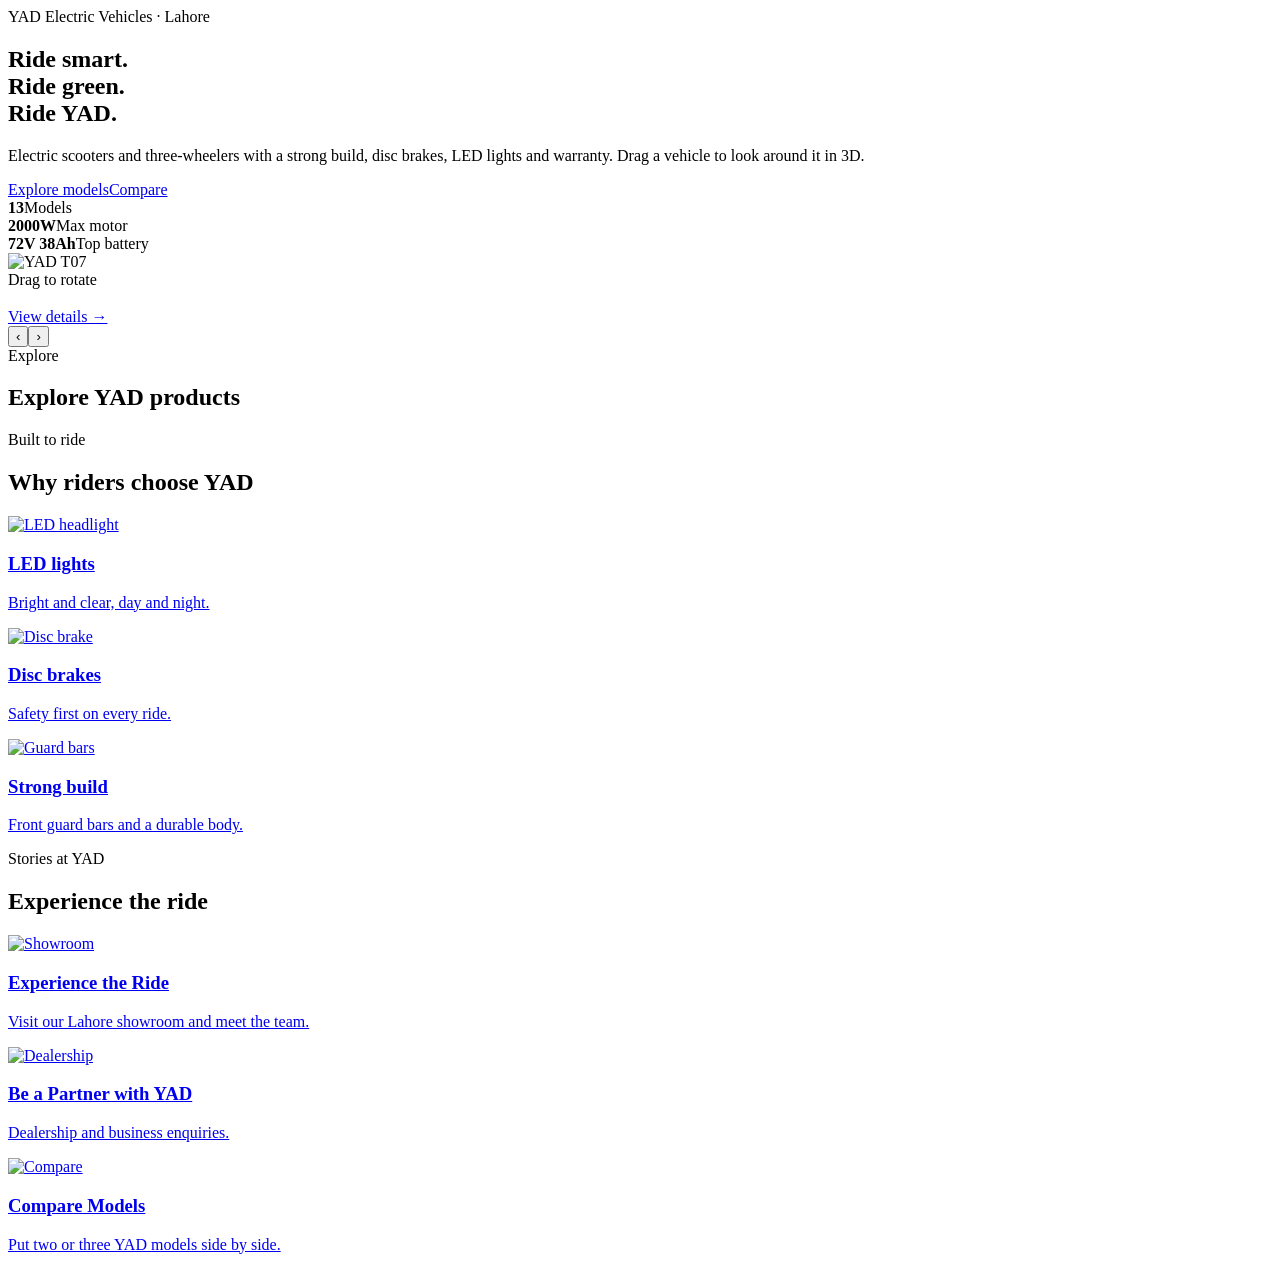
==== index.html @ 34ba9779 "Add files via upload" ====
<!DOCTYPE html><html lang="en"><head><meta charset="utf-8"><meta name="viewport" content="width=device-width, initial-scale=1">
<title>YAD Electric Vehicles | Electric Scooters & Three-Wheelers in Lahore, Pakistan</title><meta name="description" content="YAD Electric Vehicles, Lahore. Electric scooters and three-wheelers with disc brakes, LED lights and warranty. Explore models, compare prices and schedule a ride."><meta name="keywords" content="YAD electric scooter Pakistan, YAD Electric Vehicles Lahore, electric scooter price in Pakistan, electric bike Lahore, YAD T07, YAD X9, YAD S1, electric three wheeler Pakistan, graphene battery scooter, Yi An Da Hubei Automobile"><meta name="robots" content="index, follow, max-image-preview:large"><meta name="author" content="YAD Electric Vehicles"><link rel="canonical" href="https://www.yadebikes.com/">
<!-- DRAFT: Google Search Console verification. Replace the content value below with the code from Search Console (HTML tag method), then re-upload. -->
<meta name="google-site-verification" content="DRAFT-PASTE-YOUR-SEARCH-CONSOLE-VERIFICATION-CODE-HERE">
<meta property="og:type" content="website"><meta property="og:site_name" content="YAD Electric Vehicles"><meta property="og:title" content="YAD Electric Vehicles | Electric Scooters & Three-Wheelers in Lahore, Pakistan"><meta property="og:description" content="YAD Electric Vehicles, Lahore. Electric scooters and three-wheelers with disc brakes, LED lights and warranty. Explore models, compare prices and schedule a ride."><meta property="og:url" content="https://www.yadebikes.com/"><meta property="og:image" content="https://www.yadebikes.com/images/p/t07a.webp"><meta property="og:locale" content="en_PK">
<meta name="twitter:card" content="summary_large_image"><meta name="twitter:title" content="YAD Electric Vehicles | Electric Scooters & Three-Wheelers in Lahore, Pakistan"><meta name="twitter:description" content="YAD Electric Vehicles, Lahore. Electric scooters and three-wheelers with disc brakes, LED lights and warranty. Explore models, compare prices and schedule a ride."><meta name="twitter:image" content="https://www.yadebikes.com/images/p/t07a.webp">
<meta name="geo.region" content="PK-PB"><meta name="geo.placename" content="Lahore"><meta name="theme-color" content="#f4f4f5"><meta name="format-detection" content="telephone=no">
<link rel="icon" href="favicon.svg" type="image/svg+xml"><link rel="preconnect" href="https://fonts.googleapis.com"><link href="https://fonts.googleapis.com/css2?family=Playfair+Display:ital,wght@1,700&family=Montserrat:wght@500;600;700&display=swap" rel="stylesheet"><link rel="stylesheet" href="css/style.css">
<script type="application/ld+json">{"@context": "https://schema.org", "@type": "Organization", "name": "YAD Electric Vehicles", "legalName": "Yi An Da Hubei Automobile Co (Pvt) Ltd", "url": "https://www.yadebikes.com", "logo": "https://www.yadebikes.com/images/logo.svg", "telephone": "+92 300 6591 354", "address": {"@type": "PostalAddress", "streetAddress": "91-B, Sundar Small Industries Estate II", "addressLocality": "Lahore", "addressCountry": "PK"}}</script><script type="application/ld+json">{"@context":"https://schema.org","@type":"WebSite","name":"YAD Electric Vehicles","url":"https://www.yadebikes.com"}</script></head><body data-page="home"><div id="hdr"></div><main><section class="hero2"><div class="wrap hgrid"><div class="htx"><div class="tag">YAD Electric Vehicles · Lahore</div><h1>Ride smart.<br>Ride green.<br>Ride YAD.</h1><p>Electric scooters and three-wheelers with a strong build, disc brakes, LED lights and warranty. Drag a vehicle to look around it in 3D.</p><a class="btn" href="shop.html">Explore models</a><a class="btn g" href="compare.html">Compare</a><div class="hstats"><div><b id="n1">13</b><span>Models</span></div><div><b>2000W</b><span>Max motor</span></div><div><b>72V 38Ah</b><span>Top battery</span></div></div></div>
<div class="hst"><div class="stage v3" id="hstage"><img class="fb" src="images/p/t07a.webp" alt="YAD T07" style="inset:0;width:100%;height:100%"><div class="hint">Drag to rotate</div></div><div class="cap"><div><h3 id="hname"></h3><b id="hprice"></b> <a id="hlink" class="tag" href="shop.html">View details →</a></div><div class="ar"><button id="hp" aria-label="Previous">‹</button><button id="hn" aria-label="Next">›</button></div></div></div></div></section>
<section class="sec expl"><div class="wrap"><div class="tag">Explore</div><h2>Explore YAD products</h2><div class="tabs" id="tabs"></div><div class="xp" id="xp"></div></div></section>
<section class="sec alt"><div class="wrap"><div class="tag">Built to ride</div><h2>Why riders choose YAD</h2><div class="dtl"><a class="dc" href="shop.html"><img loading="lazy" src="images/detail/headlight.jpg" alt="LED headlight"><div><h3>LED lights</h3><p>Bright and clear, day and night.</p></div></a><a class="dc" href="shop.html"><img loading="lazy" src="images/detail/brake.jpg" alt="Disc brake"><div><h3>Disc brakes</h3><p>Safety first on every ride.</p></div></a><a class="dc" href="shop.html"><img loading="lazy" src="images/detail/guard.jpg" alt="Guard bars"><div><h3>Strong build</h3><p>Front guard bars and a durable body.</p></div></a></div></div></section>
<section class="sec"><div class="wrap" id="calcbox"></div></section>
<section class="sec alt"><div class="wrap"><div class="tag">Stories at YAD</div><h2>Experience the ride</h2><div class="stories"><a class="st" href="find-store.html"><img loading="lazy" src="images/about/floor.jpg" alt="Showroom"><div><h3>Experience the Ride</h3><p>Visit our Lahore showroom and meet the team.</p></div></a><a class="st" href="contact.html?purpose=Dealership"><img loading="lazy" src="images/about/red.jpg" alt="Dealership"><div><h3>Be a Partner with YAD</h3><p>Dealership and business enquiries.</p></div></a><a class="st" href="compare.html"><img loading="lazy" src="images/about/white.jpg" alt="Compare"><div><h3>Compare Models</h3><p>Put two or three YAD models side by side.</p></div></a></div></div></section></main><div id="ftr"></div><script src="js/data.js"></script><script src="js/three.min.js"></script><script src="js/viewer.js"></script><script src="js/app.js"></script></body></html>
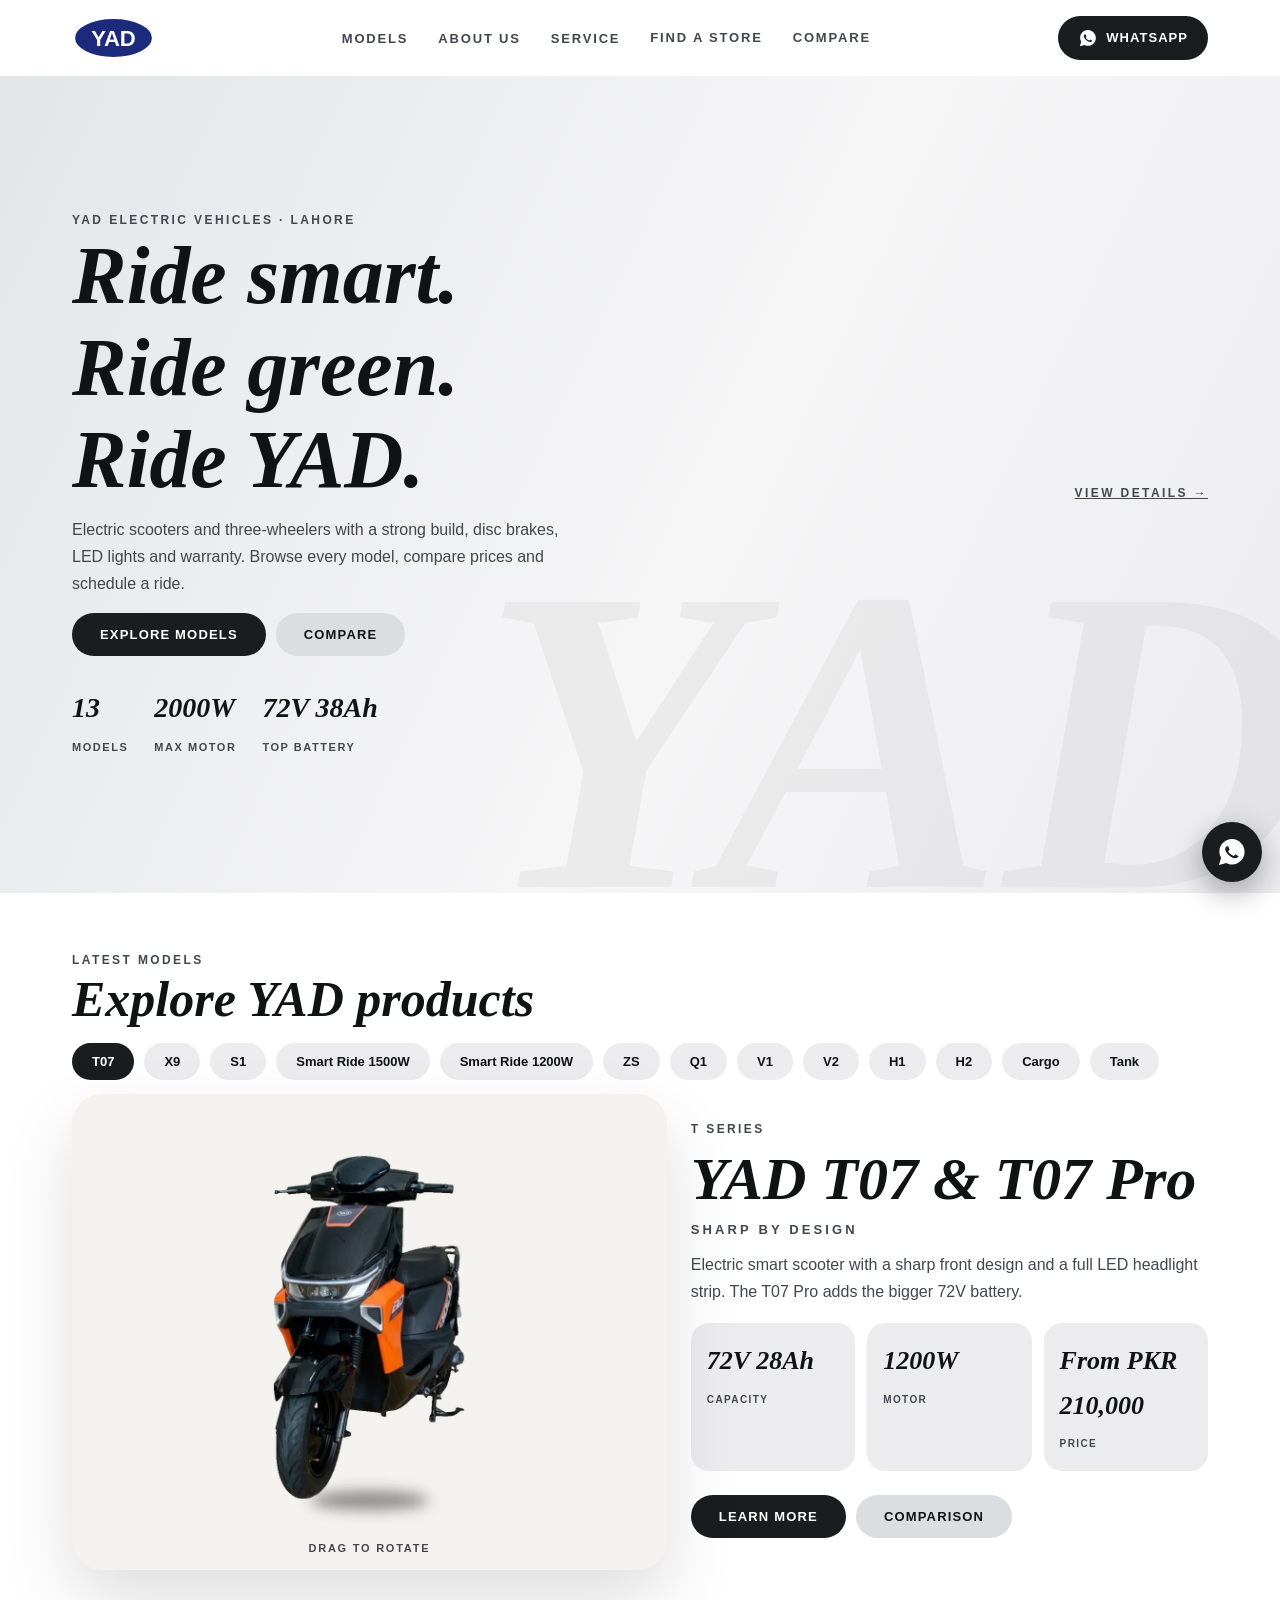
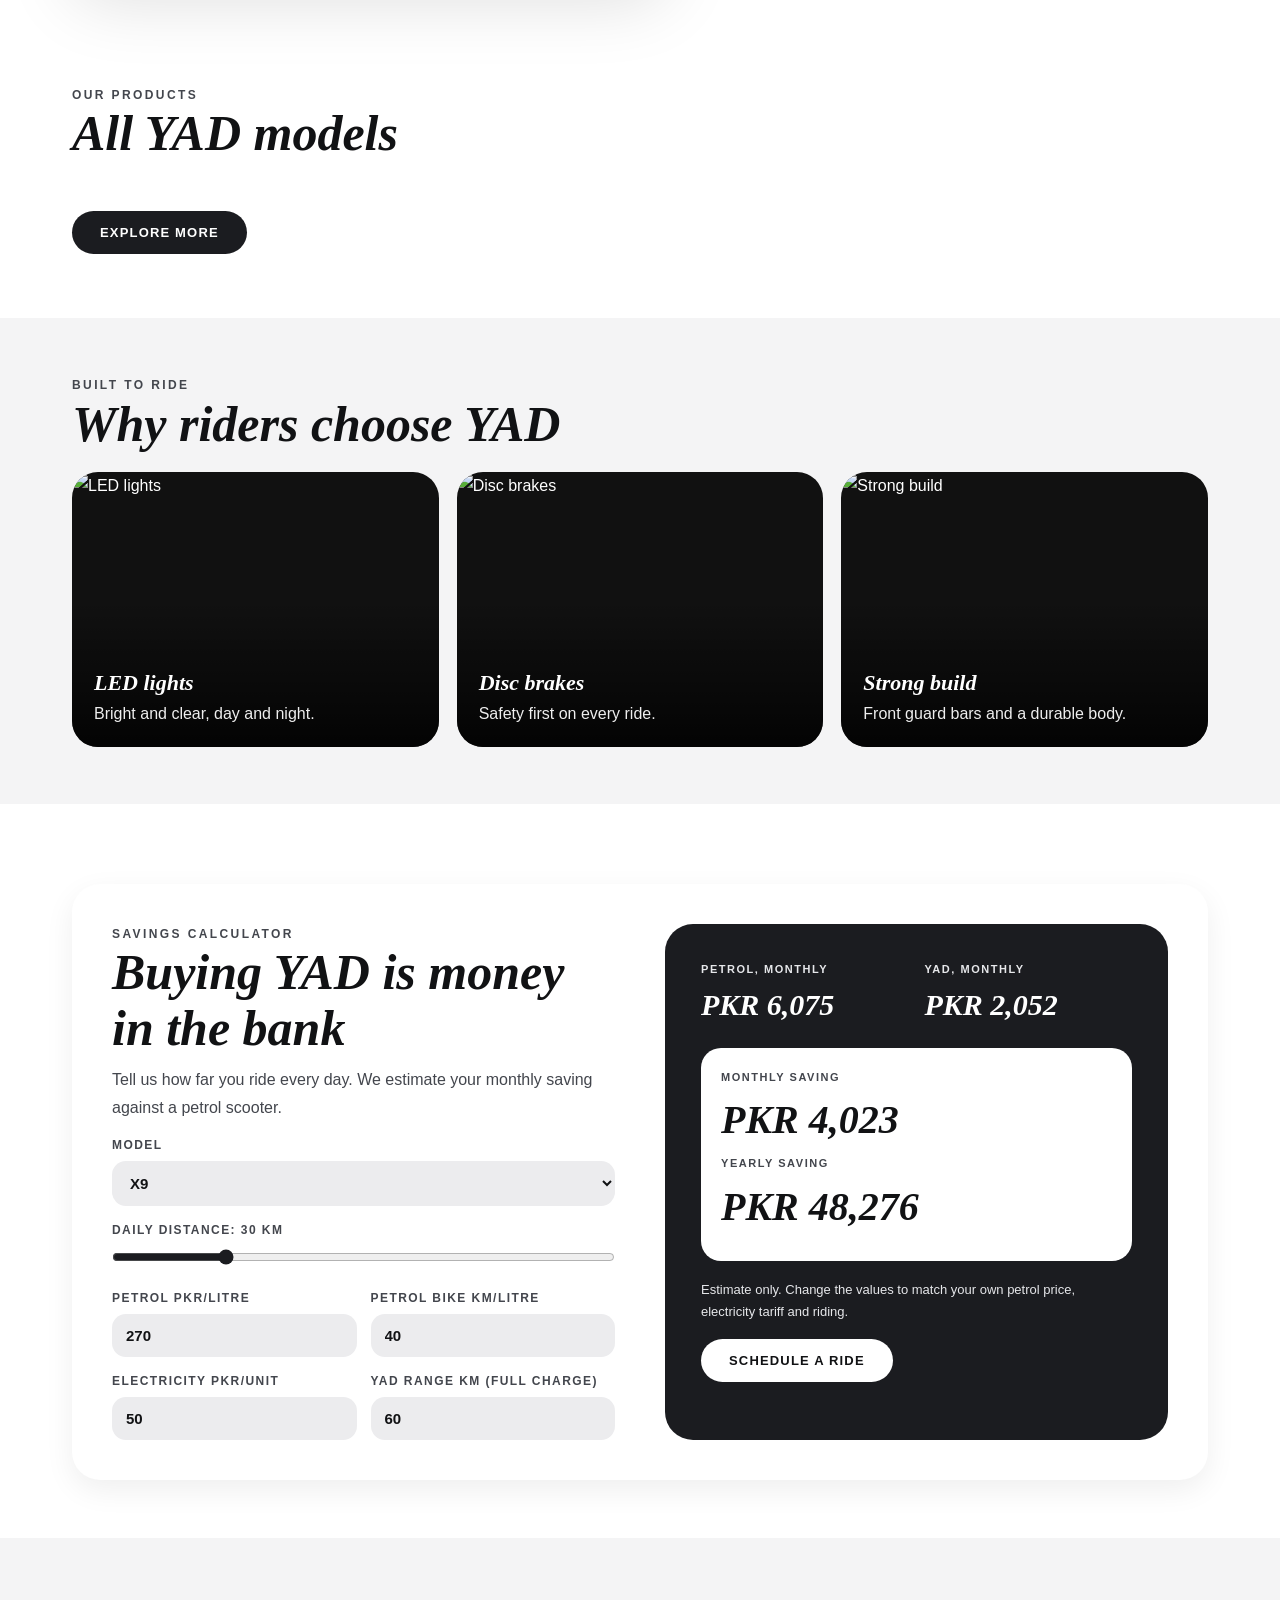
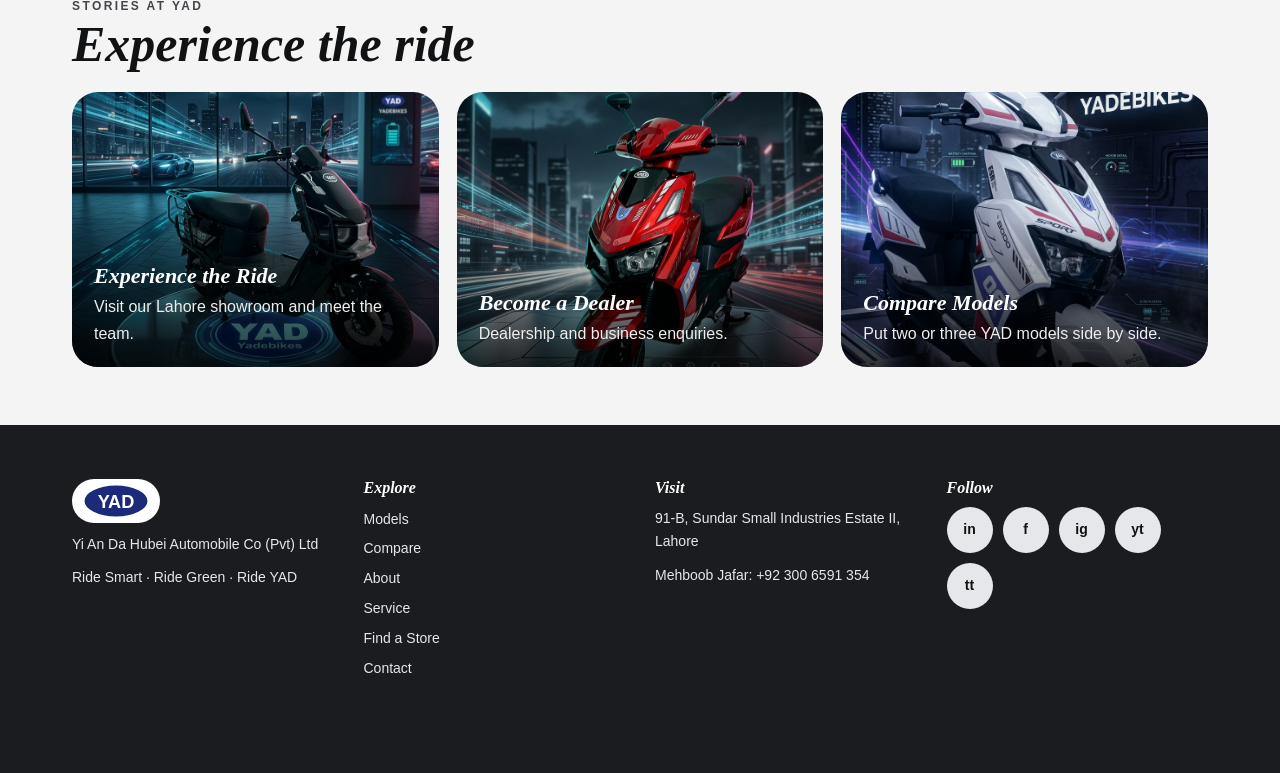
==== commit df133954: "Add files via upload" ====
--- a/index.html
+++ b/index.html
@@ -5,10 +5,12 @@
 <meta property="og:type" content="website"><meta property="og:site_name" content="YAD Electric Vehicles"><meta property="og:title" content="YAD Electric Vehicles | Electric Scooters & Three-Wheelers in Lahore, Pakistan"><meta property="og:description" content="YAD Electric Vehicles, Lahore. Electric scooters and three-wheelers with disc brakes, LED lights and warranty. Explore models, compare prices and schedule a ride."><meta property="og:url" content="https://www.yadebikes.com/"><meta property="og:image" content="https://www.yadebikes.com/images/p/t07a.webp"><meta property="og:locale" content="en_PK">
 <meta name="twitter:card" content="summary_large_image"><meta name="twitter:title" content="YAD Electric Vehicles | Electric Scooters & Three-Wheelers in Lahore, Pakistan"><meta name="twitter:description" content="YAD Electric Vehicles, Lahore. Electric scooters and three-wheelers with disc brakes, LED lights and warranty. Explore models, compare prices and schedule a ride."><meta name="twitter:image" content="https://www.yadebikes.com/images/p/t07a.webp">
 <meta name="geo.region" content="PK-PB"><meta name="geo.placename" content="Lahore"><meta name="theme-color" content="#f4f4f5"><meta name="format-detection" content="telephone=no">
-<link rel="icon" href="favicon.svg" type="image/svg+xml"><link rel="preconnect" href="https://fonts.googleapis.com"><link href="https://fonts.googleapis.com/css2?family=Playfair+Display:ital,wght@1,700&family=Montserrat:wght@500;600;700&display=swap" rel="stylesheet"><link rel="stylesheet" href="css/style.css">
-<script type="application/ld+json">{"@context": "https://schema.org", "@type": "Organization", "name": "YAD Electric Vehicles", "legalName": "Yi An Da Hubei Automobile Co (Pvt) Ltd", "url": "https://www.yadebikes.com", "logo": "https://www.yadebikes.com/images/logo.svg", "telephone": "+92 300 6591 354", "address": {"@type": "PostalAddress", "streetAddress": "91-B, Sundar Small Industries Estate II", "addressLocality": "Lahore", "addressCountry": "PK"}}</script><script type="application/ld+json">{"@context":"https://schema.org","@type":"WebSite","name":"YAD Electric Vehicles","url":"https://www.yadebikes.com"}</script></head><body data-page="home"><div id="hdr"></div><main><section class="hero2"><div class="wrap hgrid"><div class="htx"><div class="tag">YAD Electric Vehicles · Lahore</div><h1>Ride smart.<br>Ride green.<br>Ride YAD.</h1><p>Electric scooters and three-wheelers with a strong build, disc brakes, LED lights and warranty. Drag a vehicle to look around it in 3D.</p><a class="btn" href="shop.html">Explore models</a><a class="btn g" href="compare.html">Compare</a><div class="hstats"><div><b id="n1">13</b><span>Models</span></div><div><b>2000W</b><span>Max motor</span></div><div><b>72V 38Ah</b><span>Top battery</span></div></div></div>
-<div class="hst"><div class="stage v3" id="hstage"><img class="fb" src="images/p/t07a.webp" alt="YAD T07" style="inset:0;width:100%;height:100%"><div class="hint">Drag to rotate</div></div><div class="cap"><div><h3 id="hname"></h3><b id="hprice"></b> <a id="hlink" class="tag" href="shop.html">View details →</a></div><div class="ar"><button id="hp" aria-label="Previous">‹</button><button id="hn" aria-label="Next">›</button></div></div></div></div></section>
-<section class="sec expl"><div class="wrap"><div class="tag">Explore</div><h2>Explore YAD products</h2><div class="tabs" id="tabs"></div><div class="xp" id="xp"></div></div></section>
-<section class="sec alt"><div class="wrap"><div class="tag">Built to ride</div><h2>Why riders choose YAD</h2><div class="dtl"><a class="dc" href="shop.html"><img loading="lazy" src="images/detail/headlight.jpg" alt="LED headlight"><div><h3>LED lights</h3><p>Bright and clear, day and night.</p></div></a><a class="dc" href="shop.html"><img loading="lazy" src="images/detail/brake.jpg" alt="Disc brake"><div><h3>Disc brakes</h3><p>Safety first on every ride.</p></div></a><a class="dc" href="shop.html"><img loading="lazy" src="images/detail/guard.jpg" alt="Guard bars"><div><h3>Strong build</h3><p>Front guard bars and a durable body.</p></div></a></div></div></section>
-<section class="sec"><div class="wrap" id="calcbox"></div></section>
-<section class="sec alt"><div class="wrap"><div class="tag">Stories at YAD</div><h2>Experience the ride</h2><div class="stories"><a class="st" href="find-store.html"><img loading="lazy" src="images/about/floor.jpg" alt="Showroom"><div><h3>Experience the Ride</h3><p>Visit our Lahore showroom and meet the team.</p></div></a><a class="st" href="contact.html?purpose=Dealership"><img loading="lazy" src="images/about/red.jpg" alt="Dealership"><div><h3>Be a Partner with YAD</h3><p>Dealership and business enquiries.</p></div></a><a class="st" href="compare.html"><img loading="lazy" src="images/about/white.jpg" alt="Compare"><div><h3>Compare Models</h3><p>Put two or three YAD models side by side.</p></div></a></div></div></section></main><div id="ftr"></div><script src="js/data.js"></script><script src="js/three.min.js"></script><script src="js/viewer.js"></script><script src="js/app.js"></script></body></html>+<link rel="icon" href="favicon.svg" type="image/svg+xml"><link rel="preconnect" href="https://fonts.googleapis.com"><link href="https://fonts.googleapis.com/css2?family=Poppins:wght@500;600;700&display=swap" rel="stylesheet"><link rel="stylesheet" href="css/style.css">
+<script type="application/ld+json">{"@context": "https://schema.org", "@type": "Organization", "name": "YAD Electric Vehicles", "legalName": "Yi An Da Hubei Automobile Co (Pvt) Ltd", "url": "https://www.yadebikes.com", "logo": "https://www.yadebikes.com/images/logo.svg", "telephone": "+92 300 6591 354", "address": {"@type": "PostalAddress", "streetAddress": "91-B, Sundar Small Industries Estate II", "addressLocality": "Lahore", "addressCountry": "PK"}}</script><script type="application/ld+json">{"@context":"https://schema.org","@type":"WebSite","name":"YAD Electric Vehicles","url":"https://www.yadebikes.com"}</script></head><body data-page="home"><div id="hdr"></div><main><section class="hero2"><div class="wrap hgrid"><div class="htx"><div class="tag">YAD Electric Vehicles · Lahore</div><h1>Ride smart. Ride green. Ride YAD.</h1><p>Electric scooters and three-wheelers with a strong build, disc brakes, LED lights and warranty. Browse every model, compare prices and schedule a ride.</p><a class="btn" href="shop.html">Explore models</a><a class="btn g" href="compare.html">Compare</a><div class="hstats"><div><b id="n1">13</b><span>Models</span></div><div><b>2000W</b><span>Max motor</span></div><div><b>72V 38Ah</b><span>Top battery</span></div></div></div>
+<div class="hst"><div class="sl" id="hslide"></div><div class="cap"><h3 id="hname"></h3><b id="hprice"></b><a id="hlink" class="tag" href="shop.html">View details →</a></div></div></div></section>
+<section class="sec expl"><div class="wrap"><div class="tag">Latest models</div><h2>Explore YAD products</h2><div class="tabs" id="tabs"></div><div class="xp" id="xp"></div></div></section>
+<section class="sec alt"><div class="wrap"><div class="tag">Our products</div><h2>All YAD models</h2><div class="grid" id="ghome"></div><a class="btn" style="margin-top:24px" href="shop.html">Explore more</a></div></section>
+<section class="sec"><div class="wrap"><div class="tag">Built to ride</div><h2>Why riders choose YAD</h2><div class="dtl"><a class="dc" href="product.html?id=yad-t07"><img loading="lazy" src="images/g/t07a.jpg" alt="LED lights"><div><h3>LED lights</h3><p>Bright and clear, day and night.</p></div></a><a class="dc" href="product.html?id=yad-s1"><img loading="lazy" src="images/g/s1a.jpg" alt="Disc brakes"><div><h3>Disc brakes</h3><p>Safety first on every ride.</p></div></a><a class="dc" href="product.html?id=yad-x9"><img loading="lazy" src="images/g/x9c.jpg" alt="Strong build"><div><h3>Strong build</h3><p>Front guard bars and a durable body.</p></div></a></div></div></section>
+<section class="sec alt"><div class="wrap" id="calcbox"></div></section>
+<section class="sec"><div class="wrap"><div class="tag">Stories at YAD</div><h2>Experience the ride</h2><div class="stories"><a class="st" href="find-store.html"><img loading="lazy" src="images/about/floor.jpg" alt="Showroom"><div><h3>Experience the Ride</h3><p>Visit our Lahore showroom and meet the team.</p></div></a><a class="st" href="contact.html?purpose=Dealership"><img loading="lazy" src="images/about/red.jpg" alt="Dealership"><div><h3>Become a Dealer</h3><p>Dealership and business enquiries.</p></div></a><a class="st" href="compare.html"><img loading="lazy" src="images/about/white.jpg" alt="Compare"><div><h3>Compare Models</h3><p>Put two or three YAD models side by side.</p></div></a></div></div></section>
+</main><div id="ftr"></div><script src="js/data.js"></script><script src="js/app.js"></script></body></html>
--- a/css/style.css
+++ b/css/style.css
@@ -0,0 +1,132 @@
+:root{--bg:#f4f4f5;--card:#fff;--ink:#111214;--mut:#43464d;--g1:#ececee;--g2:#dcdde1;--dk:#1b1c20;--h:'Playfair Display',Georgia,'Times New Roman',serif;--b:'Montserrat','Helvetica Neue',Arial,sans-serif;box-sizing:border-box;padding-top:env(safe-area-inset-top,0px);padding-bottom:env(safe-area-inset-bottom,0px)}
+*,*::before,*::after{box-sizing:border-box;margin:0;min-width:0}
+html{scroll-behavior:smooth}
+body{background:var(--bg);color:var(--ink);font-family:var(--b);font-weight:500;font-size:16px;line-height:1.7;overflow-x:hidden}
+body.lock{overflow:hidden}
+img{max-width:100%;display:block}a{color:inherit}
+h1,h2,h3,h4{font-family:var(--h);font-style:italic;font-weight:700;line-height:1.12;overflow-wrap:anywhere;color:var(--ink)}
+h1{font-size:clamp(36px,6vw,78px)}h2{font-size:clamp(28px,4vw,50px);margin-bottom:14px}h3{font-size:22px}
+p{color:var(--mut);max-width:62ch;margin:14px 0}
+.wrap{max-width:1200px;margin:0 auto;padding:0 clamp(16px,4vw,32px)}
+.sec{padding:clamp(48px,8vw,96px) 0}.alt{background:#fff}
+.tag{font-size:12px;letter-spacing:.2em;text-transform:uppercase;font-weight:700;color:var(--mut)}
+.btn{display:inline-flex;align-items:center;justify-content:center;gap:10px;background:var(--dk);color:#fff;padding:14px 28px;border-radius:50px;font:700 13px var(--b);letter-spacing:.09em;text-transform:uppercase;text-decoration:none;border:0;cursor:pointer;transition:transform .25s,box-shadow .25s;margin:6px 10px 6px 0}
+.btn:hover{transform:translateY(-3px);box-shadow:0 12px 28px #0003}.btn.g{background:var(--g2);color:var(--ink)}.btn svg,.fab svg,.wab svg{width:20px;height:20px;fill:currentColor;flex:none}
+.hd{position:sticky;top:0;z-index:50;background:#fffffff0;backdrop-filter:blur(12px)}
+.hd .wrap{display:flex;align-items:center;justify-content:space-between;gap:16px;height:76px}
+.brand img{height:44px;width:auto}
+.dn{display:none;gap:34px}.dn a{text-decoration:none;font-weight:700;font-size:13px;letter-spacing:.14em;text-transform:uppercase;color:var(--mut)}.dn a.on,.dn a:hover{color:var(--ink)}
+.acts{display:flex;align-items:center;gap:12px}
+.cartb{display:inline-flex;align-items:center;gap:8px;background:var(--dk);color:#fff;padding:10px 18px;border-radius:40px;text-decoration:none;font-weight:700;font-size:13px}.cartb b{background:#fff;color:var(--ink);border-radius:20px;min-width:22px;text-align:center;padding:0 6px;font-size:12px}
+.bur{width:46px;height:46px;border-radius:50%;background:var(--g1);border:0;cursor:pointer;display:flex;flex-direction:column;align-items:center;justify-content:center;gap:5px}.bur i{width:20px;height:2.5px;background:var(--ink);border-radius:2px;display:block}
+@media(min-width:900px){.dn{display:flex}.bur{display:none}}
+.ovl{position:fixed;inset:0;background:#0007;z-index:60;opacity:0;pointer-events:none;transition:opacity .3s}.ovl.open{opacity:1;pointer-events:auto}
+.drw{position:fixed;top:0;right:0;bottom:0;width:min(86vw,340px);background:#fff;z-index:61;transform:translateX(105%);transition:transform .4s cubic-bezier(.2,.8,.2,1);padding:24px 28px;display:flex;flex-direction:column;gap:4px;overflow-y:auto}.drw.open{transform:none}
+.drw a.l{font-family:var(--h);font-style:italic;font-weight:700;font-size:32px;text-decoration:none;padding:8px 0}.drw .x{align-self:flex-end;background:var(--g1);border:0;width:44px;height:44px;border-radius:50%;font-size:20px;cursor:pointer;margin-bottom:10px}
+.hero{padding:clamp(36px,6vw,80px) 0}.hero .wrap{display:grid;gap:36px;align-items:center}
+@media(min-width:900px){.hero .wrap{grid-template-columns:minmax(0,1fr) minmax(0,1fr)}}
+.hslide{position:relative;aspect-ratio:4/5;border-radius:30px;overflow:hidden;background:var(--g1);box-shadow:0 30px 70px #0002;transition:transform .2s;transform-style:preserve-3d}
+.hslide img{position:absolute;inset:0;width:100%;height:100%;object-fit:cover;opacity:0;transition:opacity 1.2s}.hslide img.on{opacity:1}
+.hd2{display:flex;gap:8px;margin-top:16px}.hd2 i{width:28px;height:8px;border-radius:8px;background:var(--g2);transition:all .3s}.hd2 i.on{background:var(--ink);width:46px}
+.grid{display:grid;grid-template-columns:repeat(auto-fill,minmax(min(100%,250px),1fr));gap:22px;margin-top:26px}
+.pc{background:var(--card);border-radius:22px;overflow:hidden;text-decoration:none;display:flex;flex-direction:column;box-shadow:0 8px 26px #0001;transition:transform .35s,box-shadow .35s}
+.pc:hover{transform:translateY(-8px);box-shadow:0 24px 50px #0002}
+.pim{aspect-ratio:1/1;background:var(--g1);overflow:hidden}.pim img{width:100%;height:100%;object-fit:cover;transition:transform .6s}.pc:hover .pim img{transform:scale(1.06)}.pim.ct img{object-fit:contain}
+.pin{padding:18px 20px 22px;display:flex;flex-direction:column;gap:4px}.pin .tg{font-size:11px;letter-spacing:.16em;text-transform:uppercase;font-weight:700;color:var(--mut)}.pin h3{margin:2px 0}.pin .mt{margin:0;font-size:14px}.pin .pr{font-size:17px;margin-top:6px}
+.chips{display:flex;flex-wrap:wrap;gap:10px;margin:18px 0 6px}.chip{background:var(--g1);color:var(--ink);border:0;border-radius:50px;padding:11px 20px;font:700 13px var(--b);cursor:pointer;transition:background .2s}.chip.on,.chip:hover{background:var(--dk);color:#fff}
+.tools{display:flex;flex-wrap:wrap;gap:12px;align-items:center;justify-content:space-between}.tools input,.tools select{background:#fff;border:0;border-radius:40px;padding:12px 18px;font:600 14px var(--b);color:var(--ink);box-shadow:0 4px 14px #0001;outline:none;max-width:100%}
+.feat{display:grid;grid-template-columns:repeat(auto-fit,minmax(min(100%,230px),1fr));gap:20px;margin-top:26px}.feat div{background:var(--bg);border-radius:22px;padding:28px}.feat b{font-family:var(--h);font-style:italic;font-size:44px;display:block;line-height:1}.feat h3{margin:10px 0 4px}.feat p{margin:0;font-size:15px}
+.band{background:var(--dk);border-radius:28px;padding:clamp(24px,4vw,44px);display:grid;grid-template-columns:repeat(auto-fit,minmax(150px,1fr));gap:24px;color:#fff}.band b{display:block;font-family:var(--h);font-style:italic;font-size:clamp(28px,4vw,42px);color:#fff}.band span{color:#e6e7ea;font-size:13px;letter-spacing:.1em;text-transform:uppercase;font-weight:600}
+.split{display:grid;gap:34px;align-items:center}@media(min-width:900px){.split{grid-template-columns:minmax(0,1fr) minmax(0,1fr)}}
+.ph{border-radius:26px;overflow:hidden;background:var(--g1);aspect-ratio:4/3}.ph img{width:100%;height:100%;object-fit:cover}
+.gal4{display:grid;grid-template-columns:repeat(auto-fit,minmax(min(100%,240px),1fr));gap:18px;margin-top:24px}.gal4 .ph{aspect-ratio:4/5}
+.crumb{font-size:13px;font-weight:600;color:var(--mut)}.crumb a{text-decoration:none}
+.det{display:grid;gap:34px;padding:34px 0 60px}@media(min-width:900px){.det{grid-template-columns:minmax(0,1.1fr) minmax(0,1fr);align-items:start}}
+.gm{aspect-ratio:1/1;background:var(--g1);border-radius:28px;overflow:hidden;box-shadow:0 26px 60px #0002}.gm img{width:100%;height:100%;object-fit:contain;transition:transform .2s}
+.th{display:flex;flex-wrap:wrap;gap:10px;margin-top:14px}.th img{width:78px;height:78px;object-fit:cover;border-radius:14px;cursor:pointer;opacity:.5;background:var(--g1);transition:opacity .2s}.th img.on,.th img:hover{opacity:1}
+.big{font-family:var(--h);font-style:italic;font-weight:700;font-size:clamp(32px,4vw,46px);margin:14px 0}
+.sp div{display:flex;justify-content:space-between;gap:16px;padding:14px 18px;border-radius:14px;font-weight:600}.sp div:nth-child(odd){background:var(--g1)}.sp span:first-child{color:var(--mut)}.sp span:last-child{text-align:right;font-weight:700}
+.qty{display:inline-flex;align-items:center;background:var(--g1);border-radius:40px;margin:6px 14px 6px 0}.qty button{width:46px;height:46px;border:0;background:none;font-size:22px;cursor:pointer}.qty input{width:44px;text-align:center;border:0;background:none;font:700 16px var(--b);outline:none}
+.card{background:#fff;border-radius:24px;padding:26px;box-shadow:0 8px 26px #0001;margin-bottom:18px}
+.two{display:grid;gap:26px}@media(min-width:900px){.two{grid-template-columns:minmax(0,.9fr) minmax(0,1.1fr);align-items:start}}
+.card .btn{padding:11px 18px;font-size:12px;margin:4px 8px 4px 0}
+.fm label{display:block;font-size:12px;letter-spacing:.14em;text-transform:uppercase;font-weight:700;color:var(--mut);margin:14px 0 6px}
+.fm input,.fm select,.fm textarea{width:100%;background:var(--g1);color:var(--ink);border:0;border-radius:14px;padding:15px 16px;font:600 15px var(--b);outline:none;transition:box-shadow .2s}.fm input:focus,.fm select:focus,.fm textarea:focus{box-shadow:0 0 0 2px var(--dk);background:#fff}
+.fm .row{display:grid;gap:0 16px}@media(min-width:600px){.fm .row{grid-template-columns:1fr 1fr}}
+.note{font-size:13px;margin:10px 0}
+.ci{display:grid;grid-template-columns:76px minmax(0,1fr) auto;gap:14px;align-items:center;padding:14px 0}.ci img{width:76px;height:76px;object-fit:cover;border-radius:14px;background:var(--g1)}.ci h4{font-size:18px}.ci small{color:var(--mut);font-weight:600}
+.ci .rm{background:none;border:0;cursor:pointer;font:700 12px var(--b);color:var(--mut);text-decoration:underline;padding:0}
+.tot{display:flex;justify-content:space-between;font-weight:700;font-size:20px;padding:14px 0}
+.soc{display:flex;flex-wrap:wrap;gap:10px;margin-top:10px}.soc a{width:46px;height:46px;border-radius:50%;background:var(--g2);display:flex;align-items:center;justify-content:center;text-decoration:none;font-weight:700;font-size:14px;transition:background .2s,color .2s}.soc a:hover{background:var(--dk);color:#fff}
+footer{background:var(--dk);color:#fff;padding:54px 0 90px}footer .wrap{display:grid;grid-template-columns:repeat(auto-fit,minmax(min(100%,230px),1fr));gap:30px}footer p,footer a{color:#e6e7ea;font-size:14px}footer h4{color:#fff;margin-bottom:8px}footer a{display:block;text-decoration:none;padding:3px 0}footer .soc a{display:flex;color:#111;background:#e6e7ea}footer img{height:44px;background:#fff;border-radius:50px;padding:4px 10px}
+.fab{position:fixed;right:18px;bottom:calc(18px + env(safe-area-inset-bottom,0px));z-index:45;width:60px;height:60px;border-radius:50%;background:var(--dk);color:#fff;display:flex;align-items:center;justify-content:center;box-shadow:0 10px 30px #0005;transition:transform .25s}.fab:hover{transform:scale(1.1)}.fab svg{width:32px;height:32px}
+.toast{position:fixed;left:50%;bottom:calc(96px + env(safe-area-inset-bottom,0px));transform:translate(-50%,30px);background:var(--dk);color:#fff;padding:12px 22px;border-radius:40px;font-weight:700;font-size:14px;opacity:0;transition:all .4s;z-index:70;pointer-events:none;max-width:90vw}.toast.on{opacity:1;transform:translate(-50%,0)}
+.rv{opacity:0;transform:translateY(32px);transition:opacity .9s,transform .9s}.rv.in{opacity:1;transform:none}
+#intro{position:fixed;inset:0;z-index:999;background:#f4f4f5;display:flex;flex-direction:column;align-items:center;justify-content:center;gap:18px;transition:opacity 1s;padding:20px;overflow:hidden}#intro.gone{opacity:0;pointer-events:none}
+#frame{position:relative;width:min(70vw,360px,calc((100vh - 200px)*.669));aspect-ratio:535/800}#frame i{position:absolute;display:block;background-repeat:no-repeat;will-change:transform}
+#itx{text-align:center;opacity:0;transform:translateY(14px);transition:all .9s}#itx.on{opacity:1;transform:none}#itx img{height:46px;margin:0 auto 8px}#itx h2{font-size:clamp(22px,4vw,36px);margin:0}
+#sk{position:absolute;top:calc(16px + env(safe-area-inset-top,0px));right:16px;background:var(--g2);border:0;border-radius:40px;padding:10px 20px;font:700 12px var(--b);letter-spacing:.14em;text-transform:uppercase;cursor:pointer}
+:root{--off:#f3f2ee}
+.pim{background:var(--off);position:relative;display:flex;align-items:center;justify-content:center}
+.pim img{width:88%;height:88%;object-fit:contain;position:relative;z-index:1;transition:transform .6s}
+.pim::after{content:"";position:absolute;left:16%;right:16%;bottom:8%;height:8%;background:radial-gradient(ellipse at center,#0000003a,#0000 70%)}
+.pc:hover .pim img{transform:translateY(-8px) scale(1.05)}
+.pim.p2 img{width:100%;height:100%;object-fit:cover}.pim.p2::after{display:none}
+.v3{position:relative;background:var(--off);overflow:hidden}.v3 img.fb{position:absolute;inset:6%;width:88%;height:88%;object-fit:contain}.v3.ok img.fb{display:none}
+.stage{border-radius:32px;aspect-ratio:6/5;width:100%;box-shadow:0 30px 70px #0002}
+.hint{position:absolute;left:0;right:0;bottom:12px;text-align:center;font-size:11px;letter-spacing:.16em;text-transform:uppercase;font-weight:700;color:var(--mut);pointer-events:none;z-index:2}
+.cap{display:flex;flex-wrap:wrap;align-items:center;justify-content:space-between;gap:14px;margin-top:18px}.cap h3{margin:0}.cap b{display:block}.cap .ar{margin:0}
+.ar{display:flex;gap:10px}.ar button{width:48px;height:48px;border-radius:50%;background:var(--g2);border:0;font-size:22px;cursor:pointer;transition:background .2s,color .2s}.ar button:hover{background:var(--dk);color:#fff}
+.hd2{display:flex;gap:8px;margin-top:14px}.hd2 i{width:26px;height:8px;border-radius:8px;background:var(--g2);transition:all .3s}.hd2 i.on{background:var(--dk);width:44px}
+.wab{display:inline-flex;align-items:center;gap:8px;background:var(--dk);color:#fff;padding:11px 20px;border-radius:40px;text-decoration:none;font-weight:700;font-size:13px;letter-spacing:.08em;text-transform:uppercase}.wab span{display:none}@media(min-width:600px){.wab span{display:inline}}@media(max-width:599px){.wab{padding:0;width:46px;height:46px;justify-content:center}}
+.story{display:grid;gap:24px}.story .sticky{position:sticky;top:84px;z-index:5;align-self:start}
+@media(min-width:900px){.story{grid-template-columns:minmax(0,1.1fr) minmax(0,1fr);gap:50px}.story .sticky{top:100px}}
+.step{min-height:55vh;display:flex;flex-direction:column;justify-content:center;opacity:.35;transition:opacity .5s}.step.act{opacity:1}.step b{font-family:var(--h);font-style:italic;font-size:56px;line-height:1}
+@media(min-width:900px){.step{min-height:70vh}}
+@media(max-width:899px){.story .stage{aspect-ratio:16/11}.story .sticky{background:var(--bg);padding:8px 0}}
+.gm{position:relative}.gm.v3{aspect-ratio:1/1}
+.th img{background:var(--off)}
+.istage{position:absolute;inset:0}#intro{background:var(--off)}
+#itx{position:absolute;left:0;right:0;bottom:calc(8vh + env(safe-area-inset-bottom,0px));z-index:3}
+.annc{background:var(--dk);color:#fff;text-align:center;font-size:13px;font-weight:600;padding:9px 16px}.annc a{color:#fff}
+.cmpw{display:grid;gap:28px;align-items:center;margin-top:22px}@media(min-width:900px){.cmpw{grid-template-columns:minmax(0,1fr) minmax(0,1fr)}}
+.cmpi{aspect-ratio:1/1;border-radius:28px;background:var(--off);display:flex;align-items:center;justify-content:center;padding:6%}.cmpi img{width:100%;height:100%;object-fit:contain}
+.calc{background:#fff;border-radius:28px;padding:clamp(20px,4vw,40px);box-shadow:0 10px 30px #0001;display:grid;gap:28px;margin-top:22px}@media(min-width:900px){.calc{grid-template-columns:1fr 1fr}}
+.calc input[type=range]{width:100%;accent-color:#1b1c20;padding:0;background:none}
+.res{display:grid;gap:12px;align-content:start}.res div{background:var(--bg);border-radius:18px;padding:16px 20px;display:flex;justify-content:space-between;gap:12px;align-items:center;font-weight:600}.res b{font-family:var(--h);font-style:italic;font-size:26px}.res .hi{background:var(--dk);color:#fff}.res .hi b{color:#fff}
+details{background:#fff;border-radius:18px;padding:18px 22px;margin:12px 0;box-shadow:0 6px 20px #0001}summary{cursor:pointer;font-weight:700;list-style:none;display:flex;justify-content:space-between;gap:12px}summary::-webkit-details-marker{display:none}summary::after{content:"+";font-size:22px;line-height:1}details[open] summary::after{content:"–"}details p{margin:10px 0 0}
+.cta{background:var(--dk);border-radius:30px;padding:clamp(28px,5vw,56px);color:#fff;display:grid;gap:18px}.cta h2,.cta p{color:#fff}.cta .btn{background:#fff;color:var(--ink)}
+.hl{display:flex;flex-wrap:wrap;gap:8px;margin:12px 0}.hl span{background:var(--g1);border-radius:40px;padding:6px 14px;font-size:13px;font-weight:700}
+.nf{padding:80px 0;text-align:center}
+.res b{white-space:nowrap;font-size:22px}.res div span{min-width:0}
+@media(min-width:1100px){.dn{display:flex;gap:30px}.bur{display:none}}@media(max-width:1099px){.dn{display:none}.bur{display:flex}}
+.dn{align-items:center}.dd{position:relative;padding:26px 0}.dd .mega{display:none;position:absolute;top:100%;left:-24px;background:#fff;border-radius:20px;box-shadow:0 24px 60px #0003;padding:20px 26px;min-width:230px;z-index:70;flex-direction:column;gap:2px}.dd .mega.big{display:none;grid-template-columns:repeat(3,minmax(150px,1fr));gap:30px;min-width:560px}
+.dd:hover .mega,.dd:focus-within .mega{display:flex}.dd:hover .mega.big,.dd:focus-within .mega.big{display:grid}
+.mega a{text-decoration:none;color:var(--ink);font-weight:600;font-size:14px;padding:6px 0;letter-spacing:0;text-transform:none}.mega a:hover{color:var(--mut)}.mega h5{font-size:11px;letter-spacing:.16em;text-transform:uppercase;color:var(--mut);margin:0 0 6px}
+.dn a{white-space:nowrap}
+.drw details{border-bottom:0}.drw summary{cursor:pointer;list-style:none}.drw summary::-webkit-details-marker{display:none}.drw details a,.drw details h5{display:block;font-weight:600;font-size:16px;text-decoration:none;padding:6px 0 6px 12px;color:var(--ink)}.drw details h5{font-size:11px;letter-spacing:.16em;text-transform:uppercase;color:var(--mut);margin-top:10px}
+.phero{padding:26px 0 10px}.ptitle{font-size:clamp(44px,9vw,120px);line-height:1;margin:6px 0 4px}.tagl{font-size:13px;letter-spacing:.24em;font-weight:700;color:var(--mut);margin-bottom:6px}
+.pst{width:100%;aspect-ratio:16/9;margin:18px 0 0;border-radius:32px}@media(max-width:700px){.pst{aspect-ratio:1/1}}
+.stats3{display:grid;grid-template-columns:repeat(auto-fit,minmax(150px,1fr));gap:14px;margin:22px 0}.stats3 div{background:#fff;border-radius:22px;padding:20px 22px;box-shadow:0 8px 26px #0001}.stats3 b{display:block;font-family:var(--h);font-style:italic;font-size:clamp(22px,3vw,34px);line-height:1.1;overflow-wrap:anywhere}.stats3 span{font-size:11px;letter-spacing:.16em;text-transform:uppercase;font-weight:700;color:var(--mut)}
+.pcta{padding-bottom:30px}.sp.wide{max-width:760px}
+.calc{display:grid;gap:28px}@media(min-width:900px){.calc{grid-template-columns:minmax(0,1fr) minmax(0,1fr);gap:50px}}
+.calc label{display:block;font-size:12px;letter-spacing:.12em;text-transform:uppercase;font-weight:700;color:var(--mut);margin:14px 0 6px}.calc select,.calc input[type=number]{width:100%;background:var(--g1);border:0;border-radius:14px;padding:13px 14px;font:600 15px var(--b);color:var(--ink)}.calc input[type=range]{width:100%;accent-color:#1b1c20}
+.kvs{display:grid;grid-template-columns:1fr 1fr;gap:0 14px}.cr{background:var(--dk);border-radius:28px;padding:clamp(22px,3vw,36px);color:#fff}.cr .row3{display:grid;grid-template-columns:1fr 1fr;gap:16px}.cr span{display:block;font-size:11px;letter-spacing:.14em;text-transform:uppercase;color:#e6e7ea;font-weight:700}.cr b{display:block;font-family:var(--h);font-style:italic;font-size:clamp(20px,3vw,30px);color:#fff;overflow-wrap:anywhere}.cr .save{background:#fff;border-radius:20px;padding:20px;margin:18px 0}.cr .save span{color:var(--mut)}.cr .save b{color:var(--ink);font-size:clamp(26px,4vw,40px)}.cr .note{color:#e6e7ea}.cr .btn{background:#fff;color:var(--ink)}
+#csel{display:grid;gap:12px;grid-template-columns:repeat(auto-fit,minmax(min(100%,220px),1fr));margin:20px 0}#csel select{background:#fff;border:0;border-radius:40px;padding:14px 18px;font:600 14px var(--b);box-shadow:0 4px 14px #0001}
+.cg{display:grid;gap:10px;align-items:center;overflow-x:auto}.ch{text-align:center}.ch img{width:100%;max-width:220px;margin:0 auto;border-radius:20px}.rl{font-size:12px;letter-spacing:.12em;text-transform:uppercase;font-weight:700;color:var(--mut);padding:14px 0}.rv2{padding:14px 10px;background:#fff;border-radius:12px;font-weight:700;text-align:center;overflow-wrap:anywhere}
+@media(max-width:700px){.cg{grid-template-columns:90px repeat(var(--n,2),minmax(120px,1fr))!important}}
+.faq details{background:#fff;border-radius:18px;padding:18px 22px;margin-bottom:12px;box-shadow:0 6px 20px #0001}.faq summary{cursor:pointer;font-weight:700;list-style:none}.faq summary::-webkit-details-marker{display:none}.faq summary::after{content:"+";float:right;font-size:22px}.faq details[open] summary::after{content:"–"}.faq p{margin:10px 0 0}
+.sec{padding:clamp(30px,4.5vw,60px) 0}.sec h2{margin-bottom:10px}p{margin:10px 0}
+.hero2{background:linear-gradient(115deg,#e4e5e9 0%,#f6f6f7 55%,#ececef 100%);position:relative;overflow:hidden;padding:clamp(20px,3vw,40px) 0}
+.hero2::before{content:"YAD";position:absolute;right:-3%;bottom:-8%;font:italic 700 clamp(180px,34vw,520px)/1 var(--h);color:#0000000b;pointer-events:none}
+.hgrid{display:grid;gap:24px;align-items:center;position:relative}@media(min-width:900px){.hgrid{grid-template-columns:minmax(0,.9fr) minmax(0,1.1fr);min-height:calc(100vh - 160px)}}
+.hero2 h1{font-size:clamp(40px,6.4vw,92px)}.hstats{display:flex;flex-wrap:wrap;gap:26px;margin-top:22px}.hstats b{display:block;font-family:var(--h);font-style:italic;font-size:28px}.hstats span{font-size:11px;letter-spacing:.14em;text-transform:uppercase;font-weight:700;color:var(--mut)}
+.hst .stage{aspect-ratio:1/1;max-height:70vh;background:transparent;box-shadow:none}@media(min-width:900px){.hst .stage{aspect-ratio:6/5}}
+.expl{background:#fff}.tabs{display:flex;gap:10px;overflow-x:auto;padding:6px 0 14px;scrollbar-width:none}.tabs::-webkit-scrollbar{display:none}.tabs .chip{flex:none}
+.xp{display:grid;gap:24px;align-items:center}@media(min-width:900px){.xp{grid-template-columns:minmax(0,1.15fr) minmax(0,1fr)}}
+.xp .stage{aspect-ratio:1/1;background:var(--off);border-radius:30px}@media(min-width:900px){.xp .stage{aspect-ratio:5/4}}
+.xp h3{font-size:clamp(34px,5vw,60px);margin:6px 0}.xs{display:grid;grid-template-columns:repeat(3,minmax(0,1fr));gap:12px;margin:18px 0}.xs div{background:var(--g1);border-radius:18px;padding:16px}.xs b{display:block;font-family:var(--h);font-style:italic;font-size:clamp(18px,2.4vw,26px);overflow-wrap:anywhere}.xs span{font-size:10px;letter-spacing:.14em;text-transform:uppercase;font-weight:700;color:var(--mut)}
+.dtl,.stories{display:grid;gap:18px;grid-template-columns:repeat(auto-fit,minmax(min(100%,280px),1fr));margin-top:20px}.dc,.st{position:relative;border-radius:26px;overflow:hidden;display:block;text-decoration:none;color:#fff;aspect-ratio:4/3;background:#111}.dc img,.st img{width:100%;height:100%;object-fit:cover;display:block;transition:transform .6s}.dc:hover img,.st:hover img{transform:scale(1.06)}.dc div,.st div{position:absolute;left:0;right:0;bottom:0;padding:70px 22px 20px;background:linear-gradient(transparent,#000c)}.dc h3,.st h3{color:#fff;margin:0}.dc p,.st p{color:#eee;margin:4px 0 0}
+.spt{display:grid;gap:8px}.spt>div{padding:13px 16px;border-radius:12px;font-weight:600;overflow-wrap:anywhere}.spt .k{color:var(--mut);background:none;padding-left:4px}.spt .v{background:#fff;font-weight:700}.spt .h{background:var(--dk);color:#fff;font-weight:700}
+.sw2{display:flex;flex-wrap:wrap;gap:12px}.sw2 span{display:inline-flex;align-items:center;gap:8px;font-weight:600;font-size:14px}.sw2 i{width:26px;height:26px;border-radius:50%;box-shadow:0 0 0 2px #fff,0 0 0 3px #bbb}
+.crumb{padding-top:14px}.phero{padding:10px 0 0}.pst{margin:12px 0 0}
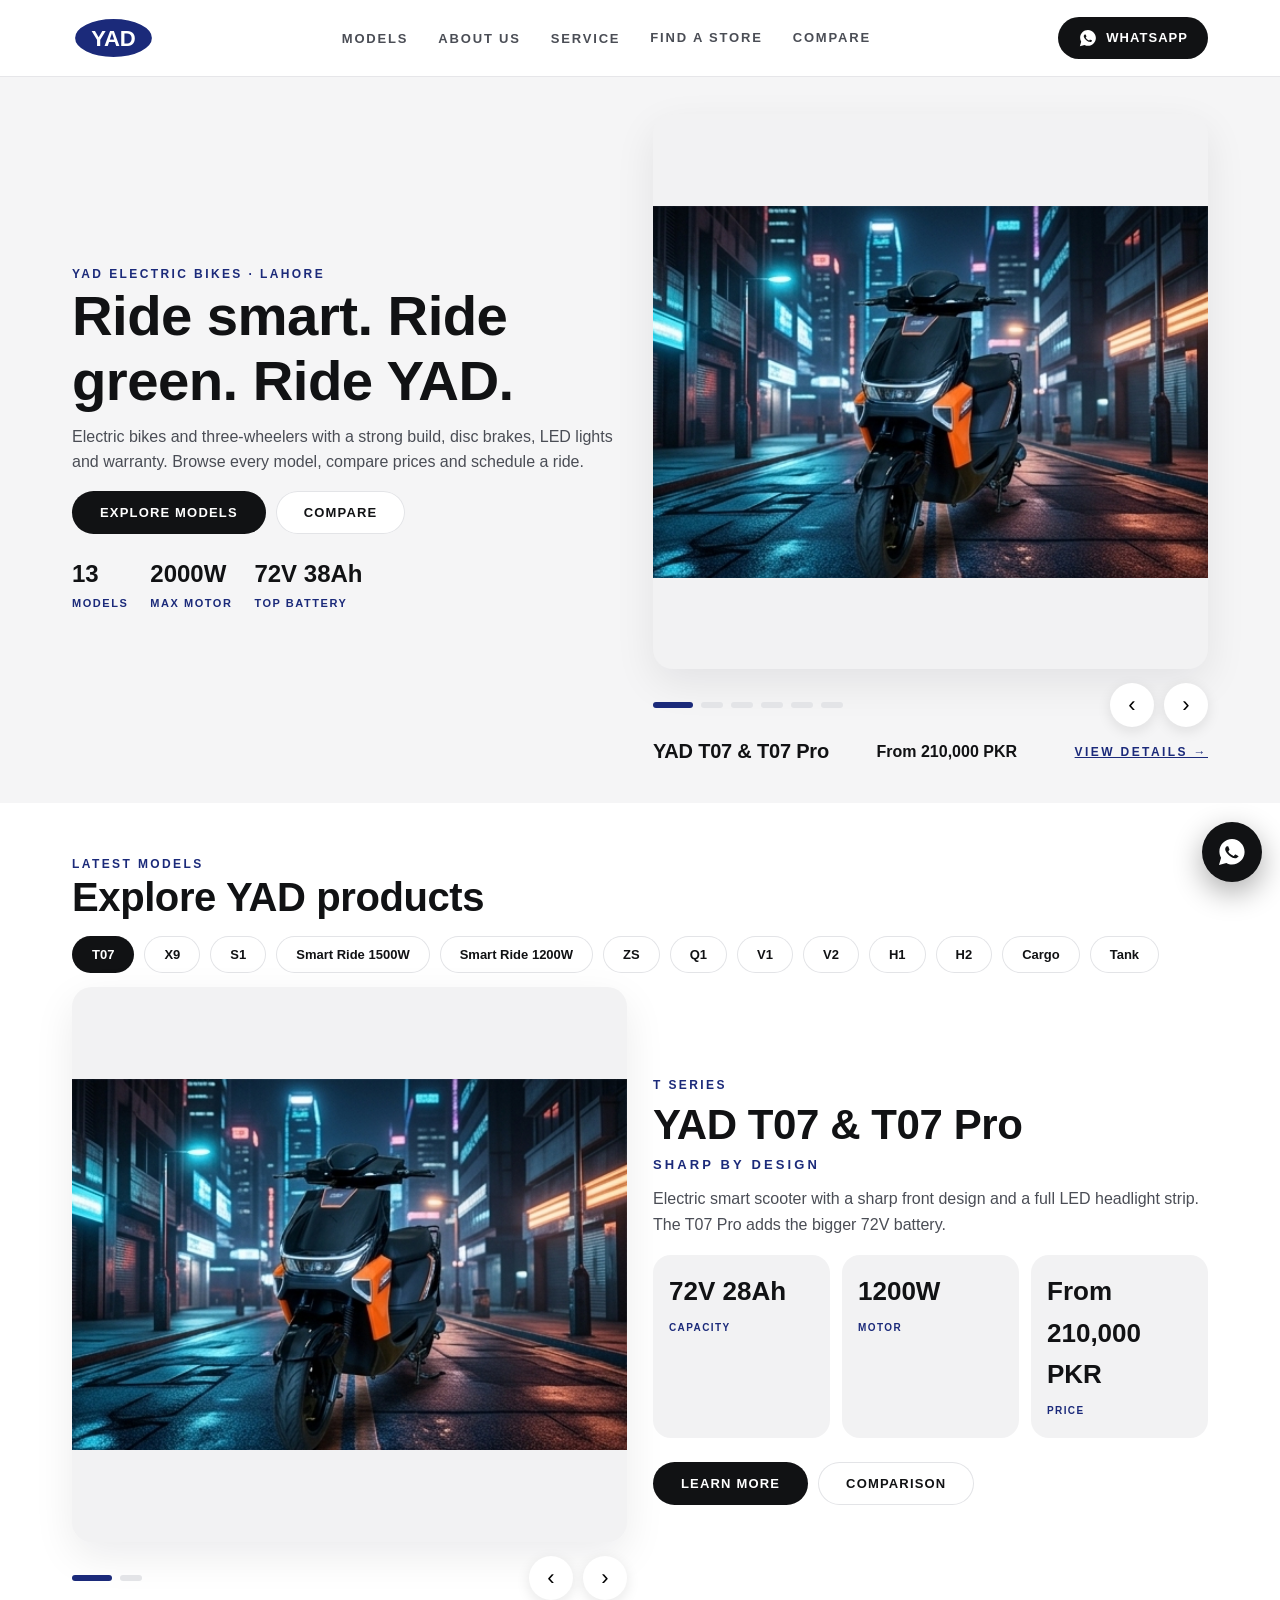
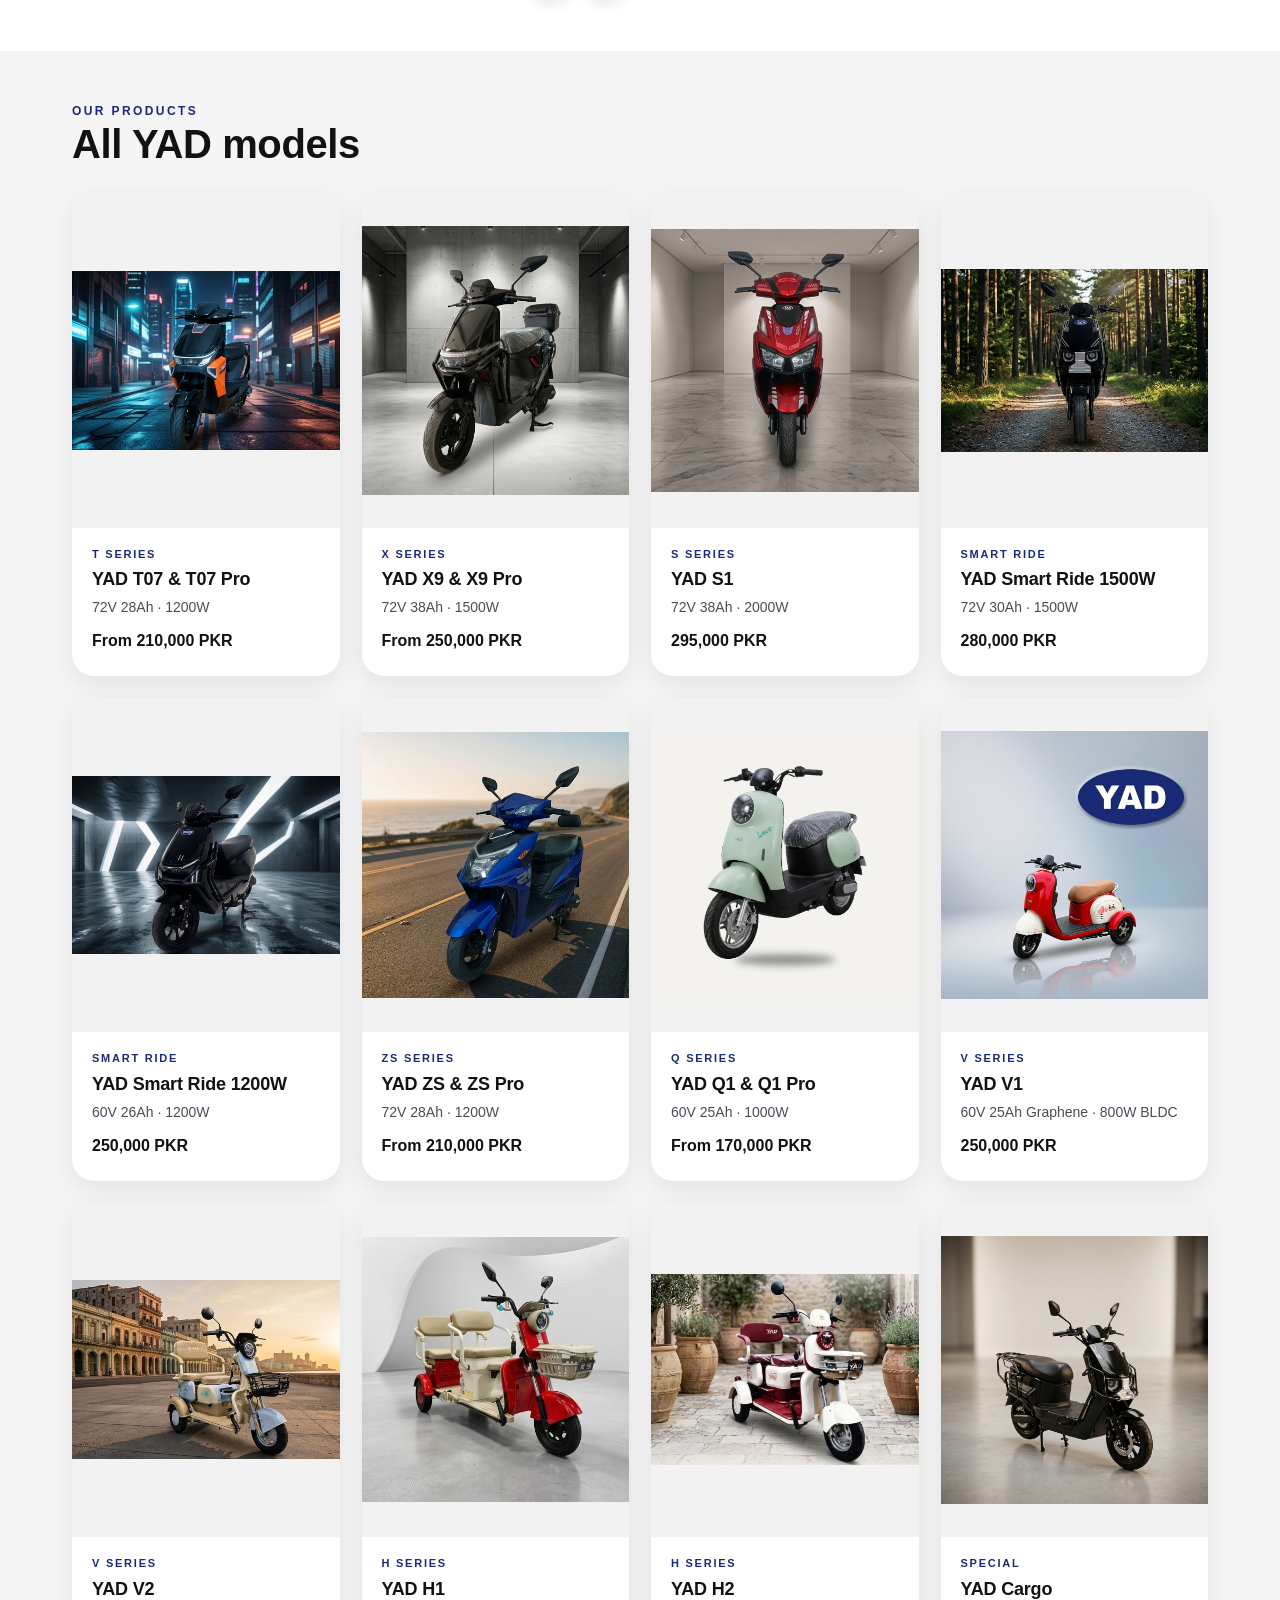
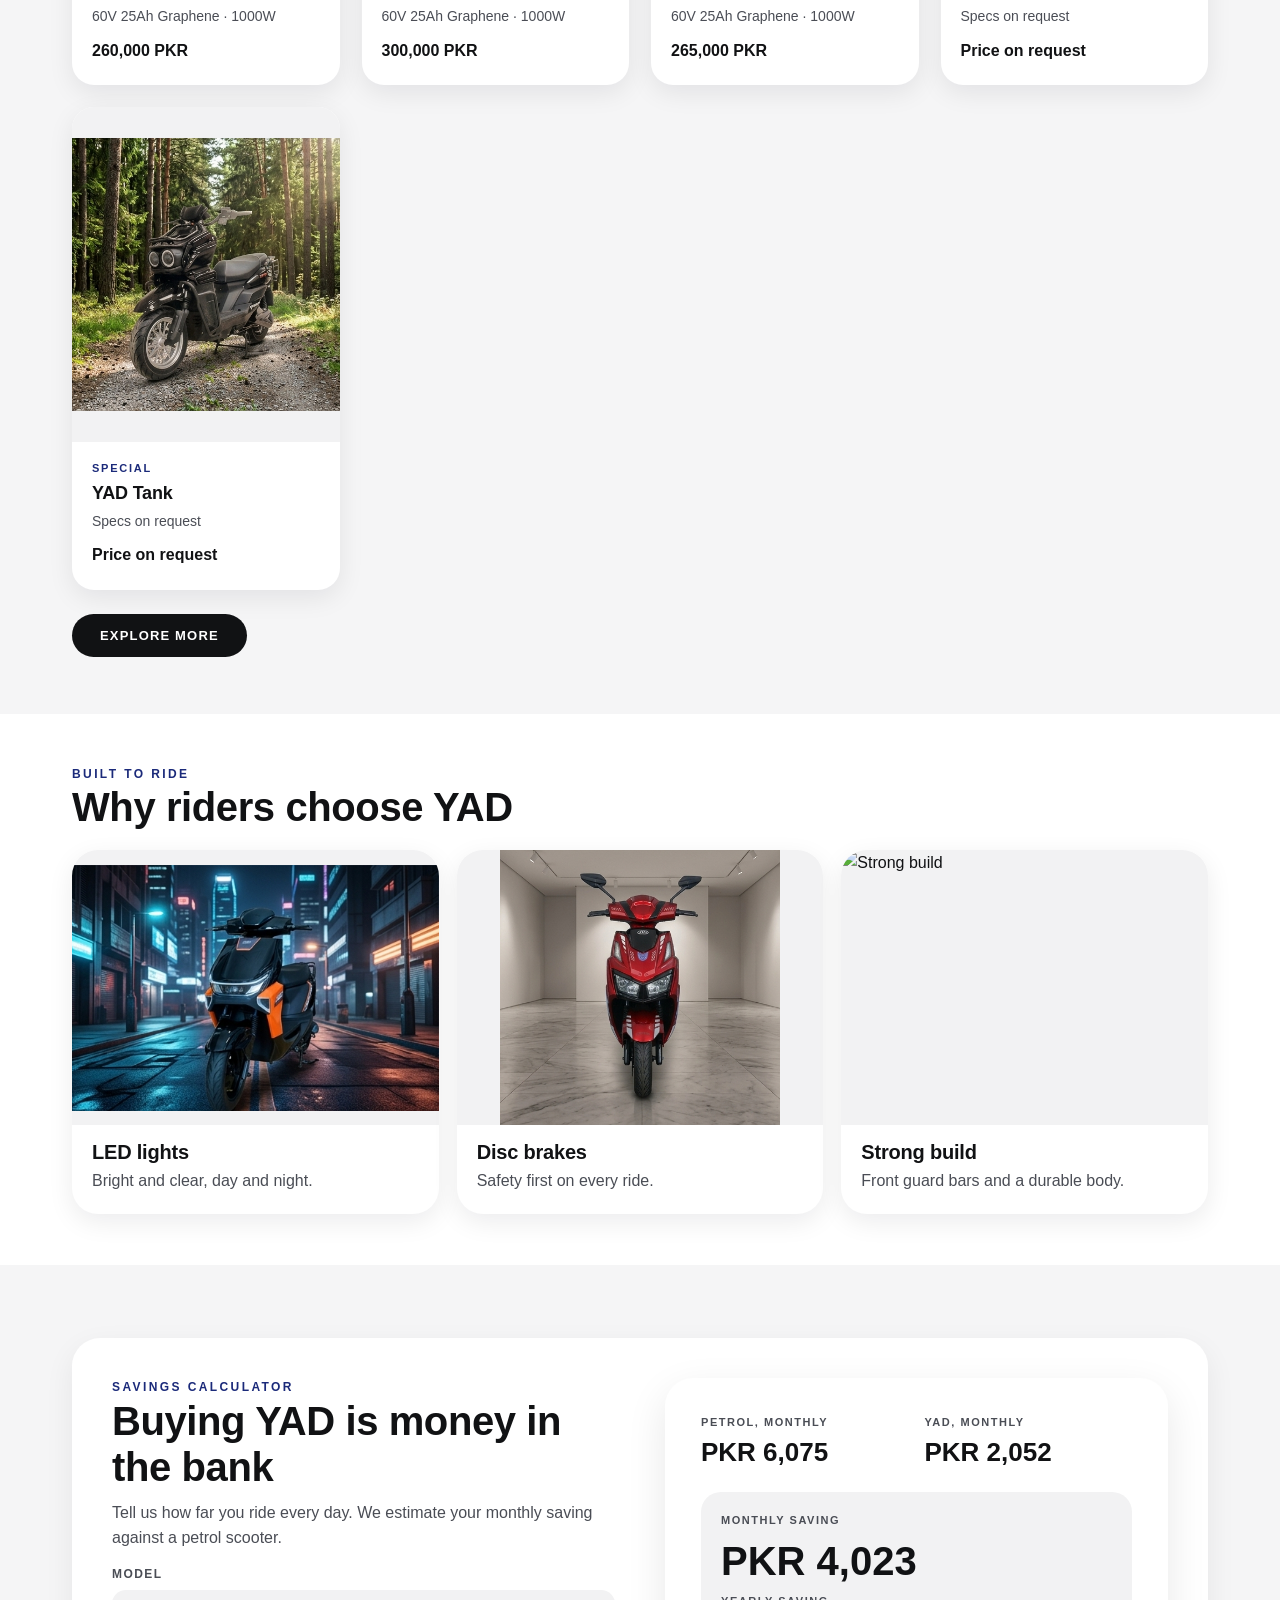
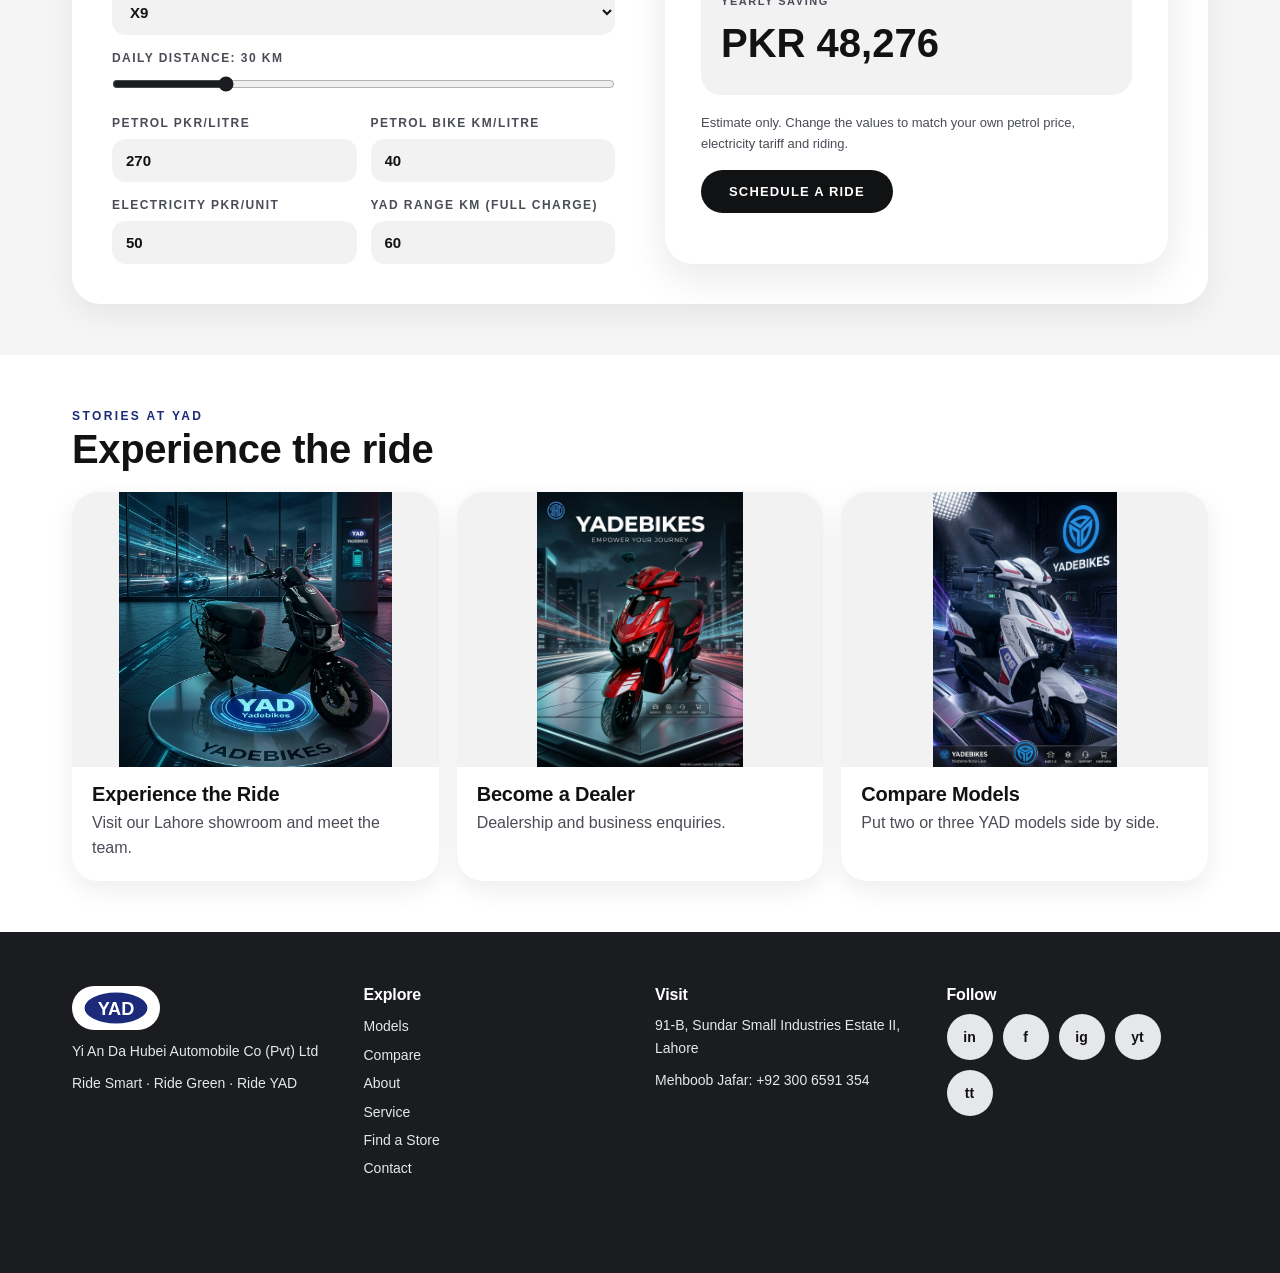
==== commit 3392820d: "Update index.html" ====
--- a/index.html
+++ b/index.html
@@ -1,16 +1,16 @@
 <!DOCTYPE html><html lang="en"><head><meta charset="utf-8"><meta name="viewport" content="width=device-width, initial-scale=1">
-<title>YAD Electric Vehicles | Electric Scooters & Three-Wheelers in Lahore, Pakistan</title><meta name="description" content="YAD Electric Vehicles, Lahore. Electric scooters and three-wheelers with disc brakes, LED lights and warranty. Explore models, compare prices and schedule a ride."><meta name="keywords" content="YAD electric scooter Pakistan, YAD Electric Vehicles Lahore, electric scooter price in Pakistan, electric bike Lahore, YAD T07, YAD X9, YAD S1, electric three wheeler Pakistan, graphene battery scooter, Yi An Da Hubei Automobile"><meta name="robots" content="index, follow, max-image-preview:large"><meta name="author" content="YAD Electric Vehicles"><link rel="canonical" href="https://www.yadebikes.com/">
+<title>YAD Electric Bikes | Electric Bikes & Three-Wheelers in Lahore, Pakistan</title><meta name="description" content="YAD Electric Vehicles, Lahore. Electric scooters and three-wheelers with disc brakes, LED lights and warranty. Explore models, compare prices and schedule a ride."><meta name="keywords" content="YAD electric scooter Pakistan, YAD Electric Vehicles Lahore, electric scooter price in Pakistan, electric bike Lahore, YAD T07, YAD X9, YAD S1, electric three wheeler Pakistan, graphene battery scooter, Yi An Da Hubei Automobile"><meta name="robots" content="index, follow, max-image-preview:large"><meta name="author" content="YAD Electric Vehicles"><link rel="canonical" href="https://www.yadebikes.com/">
 <!-- DRAFT: Google Search Console verification. Replace the content value below with the code from Search Console (HTML tag method), then re-upload. -->
 <meta name="google-site-verification" content="DRAFT-PASTE-YOUR-SEARCH-CONSOLE-VERIFICATION-CODE-HERE">
-<meta property="og:type" content="website"><meta property="og:site_name" content="YAD Electric Vehicles"><meta property="og:title" content="YAD Electric Vehicles | Electric Scooters & Three-Wheelers in Lahore, Pakistan"><meta property="og:description" content="YAD Electric Vehicles, Lahore. Electric scooters and three-wheelers with disc brakes, LED lights and warranty. Explore models, compare prices and schedule a ride."><meta property="og:url" content="https://www.yadebikes.com/"><meta property="og:image" content="https://www.yadebikes.com/images/p/t07a.webp"><meta property="og:locale" content="en_PK">
-<meta name="twitter:card" content="summary_large_image"><meta name="twitter:title" content="YAD Electric Vehicles | Electric Scooters & Three-Wheelers in Lahore, Pakistan"><meta name="twitter:description" content="YAD Electric Vehicles, Lahore. Electric scooters and three-wheelers with disc brakes, LED lights and warranty. Explore models, compare prices and schedule a ride."><meta name="twitter:image" content="https://www.yadebikes.com/images/p/t07a.webp">
+<meta property="og:type" content="website"><meta property="og:site_name" content="YAD Electric Vehicles"><meta property="og:title" content="YAD Electric Vehicles | Electric Scooters & Three-Wheelers in Lahore, Pakistan"><meta property="og:description" content="YAD Electric Vehicles, Lahore. Electric scooters and three-wheelers with disc brakes, LED lights and warranty. Explore models, compare prices and schedule a ride."><meta property="og:url" content="https://www.yadelectricbikes.com.pk/"><meta property="og:image" content="https://www.yadelectricbikes.com.pk/images/p/t07a.webp"><meta property="og:locale" content="en_PK">
+<meta name="twitter:card" content="summary_large_image"><meta name="twitter:title" content="YAD Electric Vehicles | Electric Scooters & Three-Wheelers in Lahore, Pakistan"><meta name="twitter:description" content="YAD Electric Bikes, Lahore. Electric scooters and three-wheelers with disc brakes, LED lights and warranty. Explore models, compare prices and schedule a ride."><meta name="twitter:image" content="https://www.yadebikes.com/images/p/t07a.webp">
 <meta name="geo.region" content="PK-PB"><meta name="geo.placename" content="Lahore"><meta name="theme-color" content="#f4f4f5"><meta name="format-detection" content="telephone=no">
 <link rel="icon" href="favicon.svg" type="image/svg+xml"><link rel="preconnect" href="https://fonts.googleapis.com"><link href="https://fonts.googleapis.com/css2?family=Poppins:wght@500;600;700&display=swap" rel="stylesheet"><link rel="stylesheet" href="css/style.css">
-<script type="application/ld+json">{"@context": "https://schema.org", "@type": "Organization", "name": "YAD Electric Vehicles", "legalName": "Yi An Da Hubei Automobile Co (Pvt) Ltd", "url": "https://www.yadebikes.com", "logo": "https://www.yadebikes.com/images/logo.svg", "telephone": "+92 300 6591 354", "address": {"@type": "PostalAddress", "streetAddress": "91-B, Sundar Small Industries Estate II", "addressLocality": "Lahore", "addressCountry": "PK"}}</script><script type="application/ld+json">{"@context":"https://schema.org","@type":"WebSite","name":"YAD Electric Vehicles","url":"https://www.yadebikes.com"}</script></head><body data-page="home"><div id="hdr"></div><main><section class="hero2"><div class="wrap hgrid"><div class="htx"><div class="tag">YAD Electric Vehicles · Lahore</div><h1>Ride smart. Ride green. Ride YAD.</h1><p>Electric scooters and three-wheelers with a strong build, disc brakes, LED lights and warranty. Browse every model, compare prices and schedule a ride.</p><a class="btn" href="shop.html">Explore models</a><a class="btn g" href="compare.html">Compare</a><div class="hstats"><div><b id="n1">13</b><span>Models</span></div><div><b>2000W</b><span>Max motor</span></div><div><b>72V 38Ah</b><span>Top battery</span></div></div></div>
+<script type="application/ld+json">{"@context": "https://schema.org", "@type": "Organization", "name": "YAD Electric Bikes", "legalName": "Yi An Da Hubei Automobile Co (Pvt) Ltd", "url": "https://www.yadelectricbikes.com.pk", "logo": "https://www.yadelectricbikes.com.pk/images/logo.svg", "telephone": "+92 300 6591 354", "address": {"@type": "PostalAddress", "streetAddress": "91-B, Sundar Small Industries Estate II", "addressLocality": "Lahore", "addressCountry": "PK"}}</script><script type="application/ld+json">{"@context":"https://schema.org","@type":"WebSite","name":"YAD Electric Bikes","url":"https://www.yadelectricbikes.com.pk"}</script></head><body data-page="home"><div id="hdr"></div><main><section class="hero2"><div class="wrap hgrid"><div class="htx"><div class="tag">YAD Electric Bikes · Lahore</div><h1>Ride smart. Ride green. Ride YAD.</h1><p>Electric bikes and three-wheelers with a strong build, disc brakes, LED lights and warranty. Browse every model, compare prices and schedule a ride.</p><a class="btn" href="shop.html">Explore models</a><a class="btn g" href="compare.html">Compare</a><div class="hstats"><div><b id="n1">13</b><span>Models</span></div><div><b>2000W</b><span>Max motor</span></div><div><b>72V 38Ah</b><span>Top battery</span></div></div></div>
 <div class="hst"><div class="sl" id="hslide"></div><div class="cap"><h3 id="hname"></h3><b id="hprice"></b><a id="hlink" class="tag" href="shop.html">View details →</a></div></div></div></section>
 <section class="sec expl"><div class="wrap"><div class="tag">Latest models</div><h2>Explore YAD products</h2><div class="tabs" id="tabs"></div><div class="xp" id="xp"></div></div></section>
 <section class="sec alt"><div class="wrap"><div class="tag">Our products</div><h2>All YAD models</h2><div class="grid" id="ghome"></div><a class="btn" style="margin-top:24px" href="shop.html">Explore more</a></div></section>
 <section class="sec"><div class="wrap"><div class="tag">Built to ride</div><h2>Why riders choose YAD</h2><div class="dtl"><a class="dc" href="product.html?id=yad-t07"><img loading="lazy" src="images/g/t07a.jpg" alt="LED lights"><div><h3>LED lights</h3><p>Bright and clear, day and night.</p></div></a><a class="dc" href="product.html?id=yad-s1"><img loading="lazy" src="images/g/s1a.jpg" alt="Disc brakes"><div><h3>Disc brakes</h3><p>Safety first on every ride.</p></div></a><a class="dc" href="product.html?id=yad-x9"><img loading="lazy" src="images/g/x9c.jpg" alt="Strong build"><div><h3>Strong build</h3><p>Front guard bars and a durable body.</p></div></a></div></div></section>
 <section class="sec alt"><div class="wrap" id="calcbox"></div></section>
 <section class="sec"><div class="wrap"><div class="tag">Stories at YAD</div><h2>Experience the ride</h2><div class="stories"><a class="st" href="find-store.html"><img loading="lazy" src="images/about/floor.jpg" alt="Showroom"><div><h3>Experience the Ride</h3><p>Visit our Lahore showroom and meet the team.</p></div></a><a class="st" href="contact.html?purpose=Dealership"><img loading="lazy" src="images/about/red.jpg" alt="Dealership"><div><h3>Become a Dealer</h3><p>Dealership and business enquiries.</p></div></a><a class="st" href="compare.html"><img loading="lazy" src="images/about/white.jpg" alt="Compare"><div><h3>Compare Models</h3><p>Put two or three YAD models side by side.</p></div></a></div></div></section>
-</main><div id="ftr"></div><script src="js/data.js"></script><script src="js/app.js"></script></body></html>+</main><div id="ftr"></div><script src="js/data.js"></script><script src="js/app.js"></script></body></html>
--- a/css/style.css
+++ b/css/style.css
@@ -130,3 +130,40 @@
 .spt{display:grid;gap:8px}.spt>div{padding:13px 16px;border-radius:12px;font-weight:600;overflow-wrap:anywhere}.spt .k{color:var(--mut);background:none;padding-left:4px}.spt .v{background:#fff;font-weight:700}.spt .h{background:var(--dk);color:#fff;font-weight:700}
 .sw2{display:flex;flex-wrap:wrap;gap:12px}.sw2 span{display:inline-flex;align-items:center;gap:8px;font-weight:600;font-size:14px}.sw2 i{width:26px;height:26px;border-radius:50%;box-shadow:0 0 0 2px #fff,0 0 0 3px #bbb}
 .crumb{padding-top:14px}.phero{padding:10px 0 0}.pst{margin:12px 0 0}
+:root{--h:'Poppins','Segoe UI',Helvetica,Arial,sans-serif;--b:'Poppins','Segoe UI',Helvetica,Arial,sans-serif;--bg:#fff;--g1:#f2f2f3;--g2:#e3e4e7;--ink:#111214;--mut:#4a4d55;--dk:#111214;--acc:#1b2a7a;--off:#f2f2f3}
+*{font-style:normal!important}
+body{background:#fff;font-family:var(--b);font-weight:500;line-height:1.6;letter-spacing:0}
+h1,h2,h3,h4,.big,.ptitle2{font-family:var(--h);font-weight:700;letter-spacing:-.01em;line-height:1.15;overflow-wrap:break-word}
+h1{font-size:clamp(30px,4.4vw,58px)}h2{font-size:clamp(24px,3.2vw,40px)}h3{font-size:20px}
+.tag,.pin .tg,.tagl,.stats3 span,.xs span,.hstats span,.kv span{color:var(--acc);font-weight:700}
+.pin .pr,.big,.cr .save b{color:var(--ink)}
+.stats3 b,.xs b,.hstats b,.band b,.feat b,.cr b,.hstats b{font-family:var(--h);font-weight:700}
+.alt{background:#f5f5f6}.expl{background:#fff}
+.hd{background:#fff;box-shadow:0 1px 0 #e6e6e9}.dn a.on,.dn a:hover{color:var(--acc)}
+.btn{box-shadow:none;font-weight:700}.btn:hover{box-shadow:0 10px 24px #11121433}.btn.g{background:#fff;color:var(--ink);box-shadow:inset 0 0 0 1px var(--g2)}
+.hero2{background:#f5f5f6;padding:clamp(22px,3vw,44px) 0}.hero2::before{display:none}
+.hgrid{min-height:0!important;display:grid;gap:26px;align-items:center}@media(min-width:900px){.hgrid{grid-template-columns:minmax(0,1fr) minmax(0,1fr)}}.hgrid>div{min-width:0}
+.hero2 h1{font-size:clamp(30px,4.4vw,58px)}.hstats{display:flex;flex-wrap:wrap;gap:22px;margin-top:20px}.hstats b{display:block;font-size:24px;line-height:1.2}
+.sv{overflow:hidden;border-radius:20px;background:var(--g1);aspect-ratio:1/1;max-height:78vh;box-shadow:0 14px 40px #11121414}
+.st2{display:flex;height:100%;transition:transform .8s cubic-bezier(.65,0,.2,1)}.sld{flex:0 0 100%;height:100%;overflow:hidden}
+.sld img{width:100%;height:100%;object-fit:contain;display:block;user-select:none}
+.sbar{display:flex;align-items:center;justify-content:space-between;gap:12px;margin-top:14px}.sdots{display:flex;gap:8px}.sdots i{width:22px;height:6px;border-radius:6px;background:var(--g2);cursor:pointer;transition:all .35s}.sdots i.on{width:40px;background:var(--acc)}
+.ar{display:flex;gap:10px}.ar button{width:44px;height:44px;border-radius:50%;background:#fff;border:0;font-size:22px;cursor:pointer;box-shadow:0 4px 14px #1112141a;transition:background .2s,color .2s}.ar button:hover{background:var(--ink);color:#fff}
+.fadein{animation:fi .7s ease}@keyframes fi{from{opacity:0;transform:translateY(14px)}to{opacity:1;transform:none}}
+.cap{margin-top:12px}.cap h3{margin:0 0 2px}.cap b{margin-right:10px}
+.xp{display:grid;gap:26px;align-items:center}@media(min-width:900px){.xp{grid-template-columns:minmax(0,1fr) minmax(0,1fr)}}.xp>div{min-width:0}.xp h3{font-size:clamp(26px,3.4vw,42px);margin:6px 0}
+.pgrid{display:grid;gap:26px;align-items:start;padding:12px 0 30px}@media(min-width:900px){.pgrid{grid-template-columns:minmax(0,1fr) minmax(0,1fr)}}.pgrid>div{min-width:0}
+.ptitle2{font-size:clamp(28px,3.6vw,48px);margin:6px 0 4px}
+.th{display:flex;flex-wrap:wrap;gap:10px;margin-top:12px}.th img{width:72px;height:72px;object-fit:contain;border-radius:12px;background:var(--g1);cursor:pointer;opacity:.55;transition:opacity .2s}.th img.on,.th img:hover{opacity:1;box-shadow:0 0 0 2px var(--acc)}
+.pim{aspect-ratio:4/5;background:var(--g1)}.pim img{width:100%;height:100%;object-fit:contain;transition:transform .5s}.pim::after{display:none}.pc:hover .pim img{transform:scale(1.03)}
+.pc{box-shadow:0 8px 26px #11121414}.pin h3{font-size:18px}.pin .pr{font-size:16px}
+.stats3 div,.xs div,.kv div{background:#fff;box-shadow:0 6px 22px #11121412}.xs div{background:var(--g1);box-shadow:none}
+.stats3 b{font-size:clamp(18px,2.2vw,26px);line-height:1.2}
+.band{background:#fff;color:var(--ink);box-shadow:0 8px 28px #11121414}.band b{color:var(--ink);font-size:clamp(22px,3vw,34px)}.band span{color:var(--mut)}
+.cr{background:#fff;color:var(--ink);box-shadow:0 14px 40px #11121418}.cr b{color:var(--ink);font-size:clamp(18px,2.4vw,26px)}.cr span{color:var(--mut)}.cr .save{background:var(--g1)}.cr .note{color:var(--mut)}.cr .btn{background:var(--ink);color:#fff}
+.dc,.st{aspect-ratio:auto;background:#fff;color:var(--ink);box-shadow:0 8px 26px #11121414}.dc img,.st img{aspect-ratio:4/3;height:auto;object-fit:contain;background:var(--g1)}.dc div,.st div{position:static;background:none;padding:16px 20px 20px}.dc h3,.st h3{color:var(--ink)}.dc p,.st p{color:var(--mut)}
+.chip{background:#fff;box-shadow:inset 0 0 0 1px var(--g2)}.chip.on,.chip:hover{background:var(--ink);color:#fff;box-shadow:none}
+.ph img{object-fit:contain;background:var(--g1)}
+.sec{padding:clamp(28px,4vw,54px) 0}
+.sw2 i{box-shadow:0 0 0 2px #fff,0 0 0 3px #bbb}
+footer{background:#1b1c20}
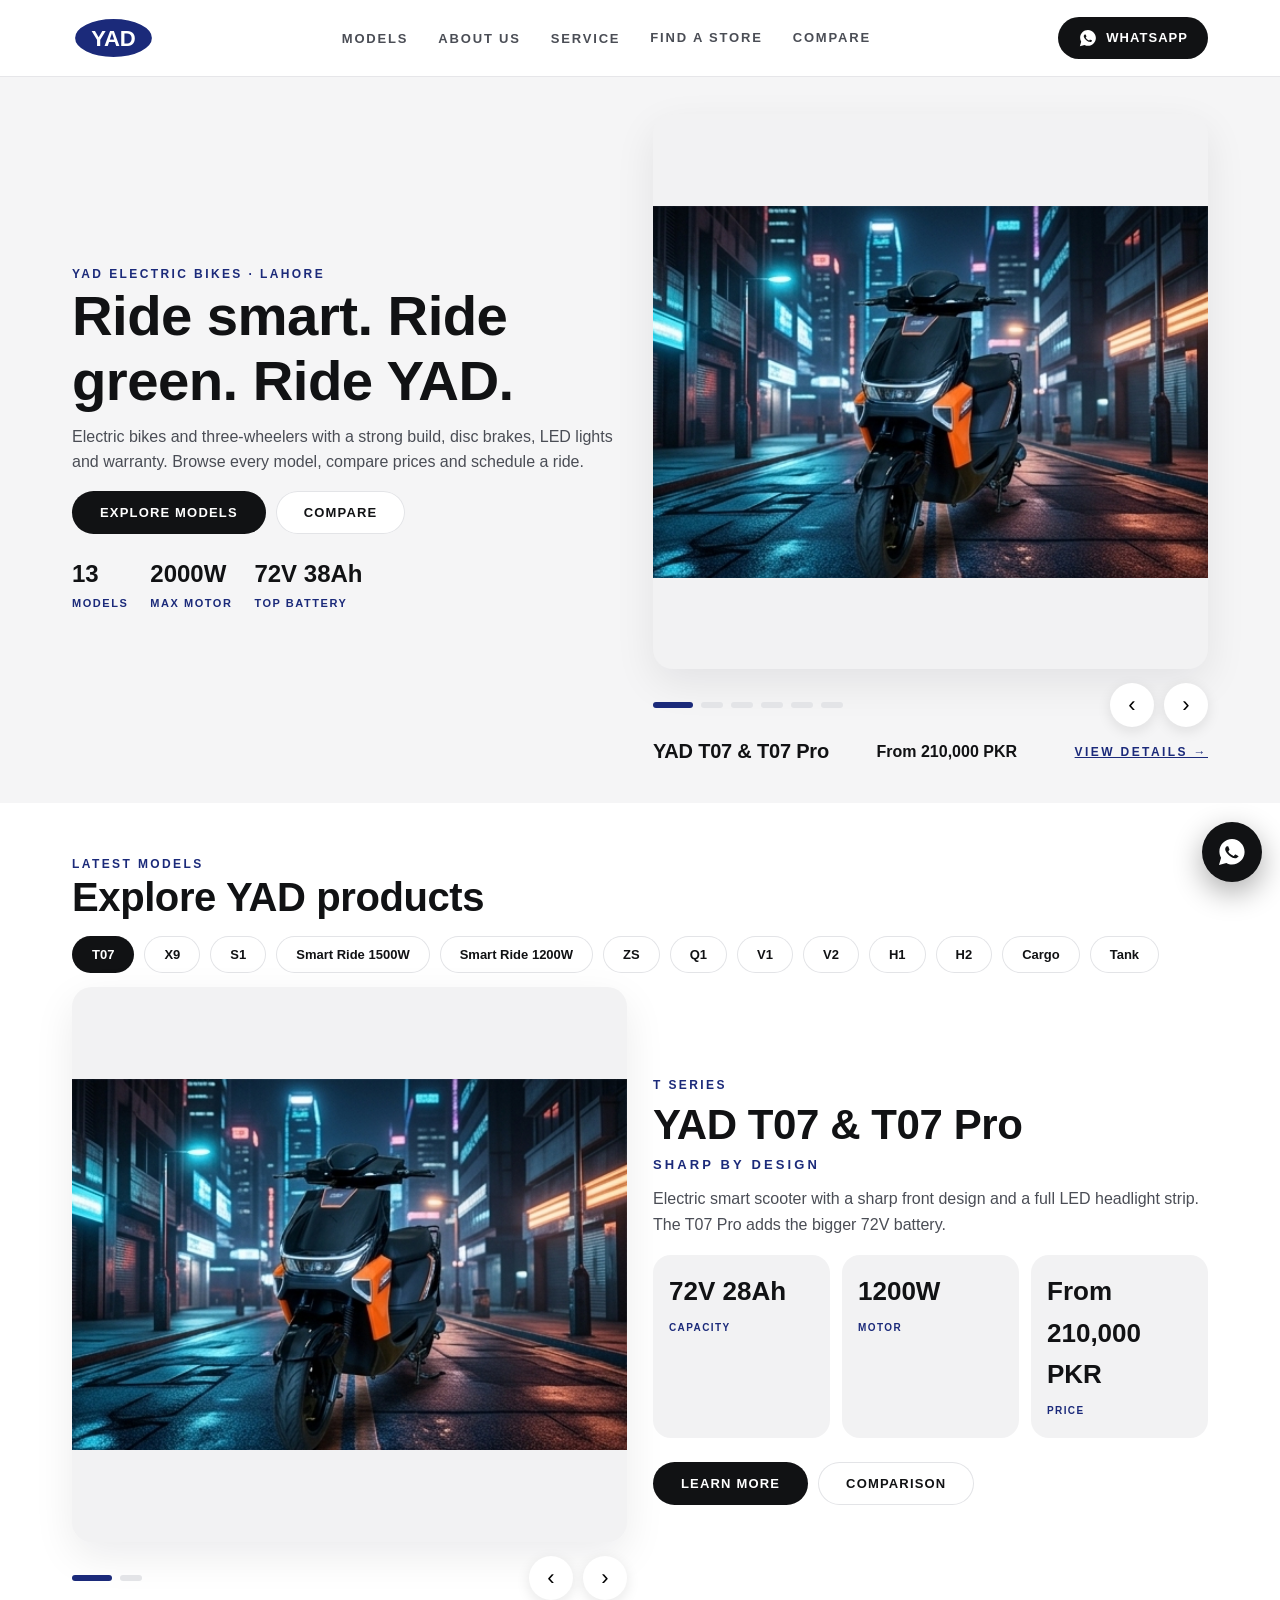
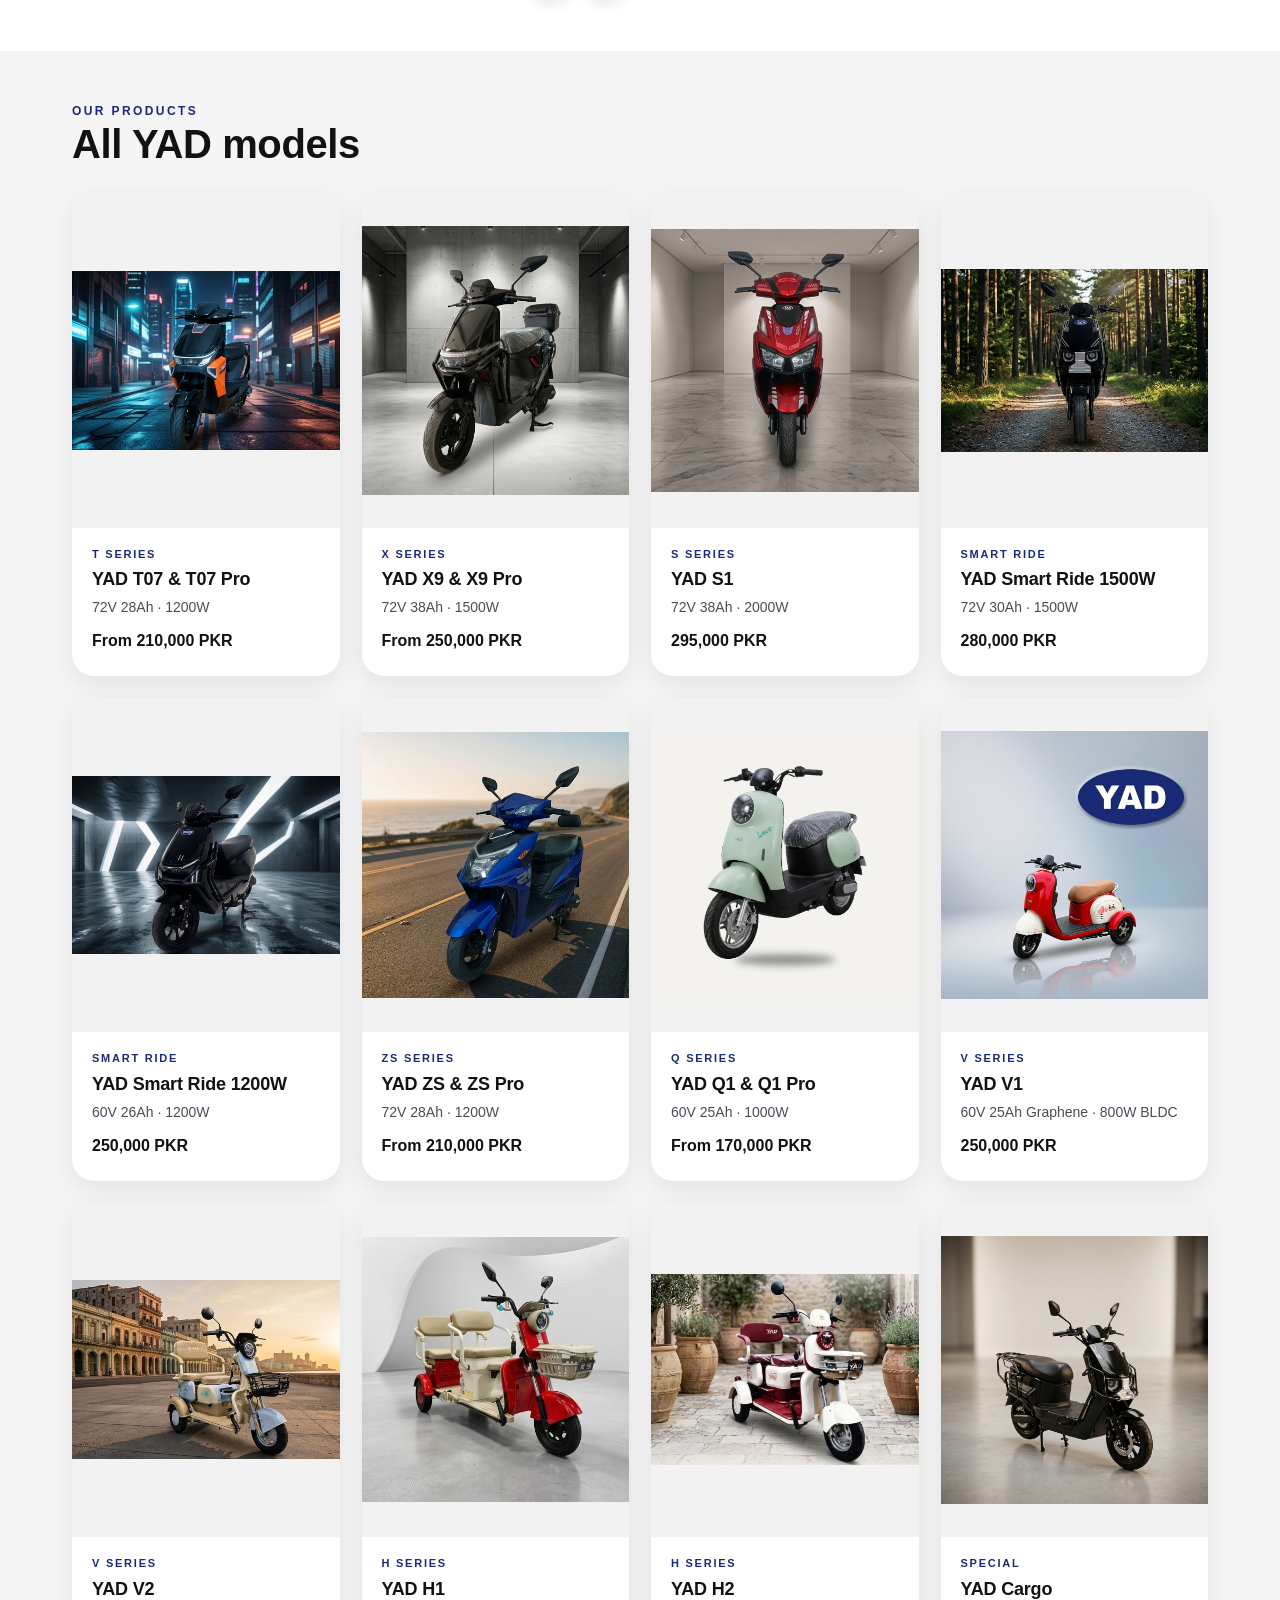
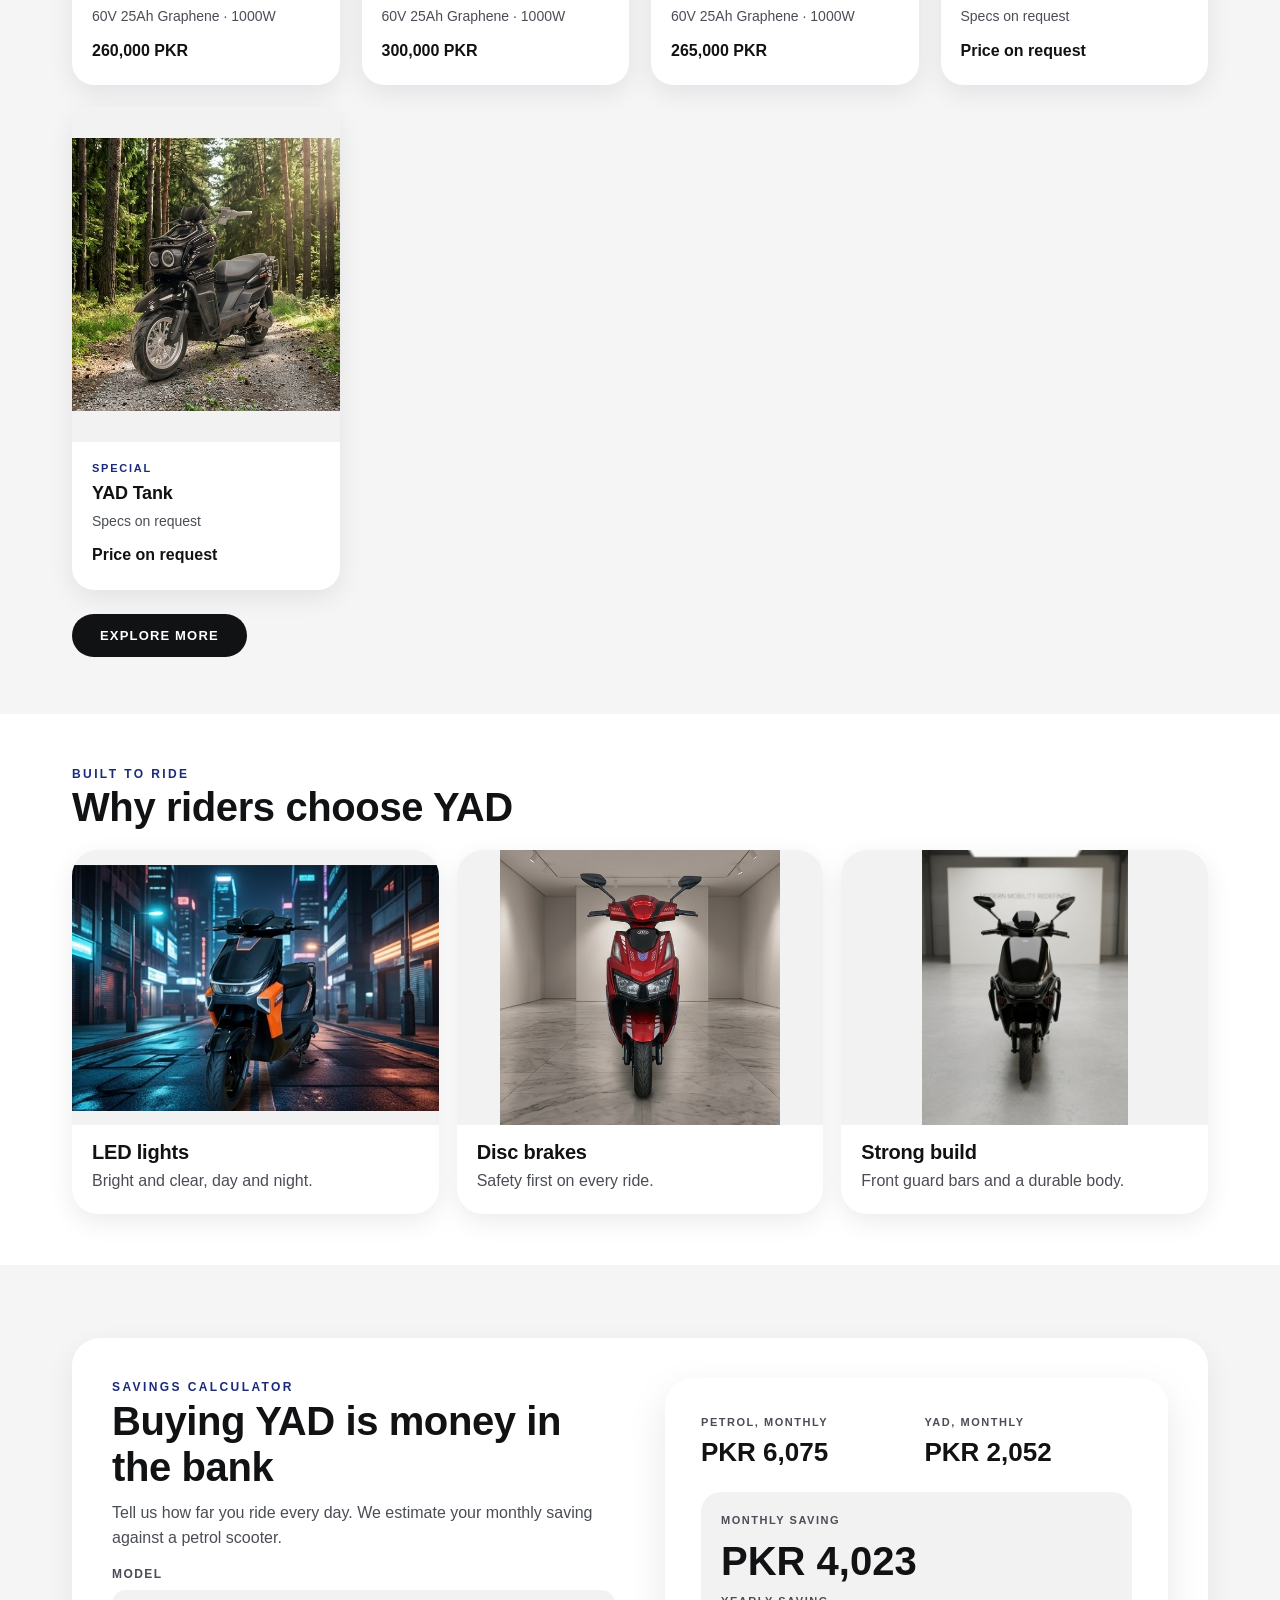
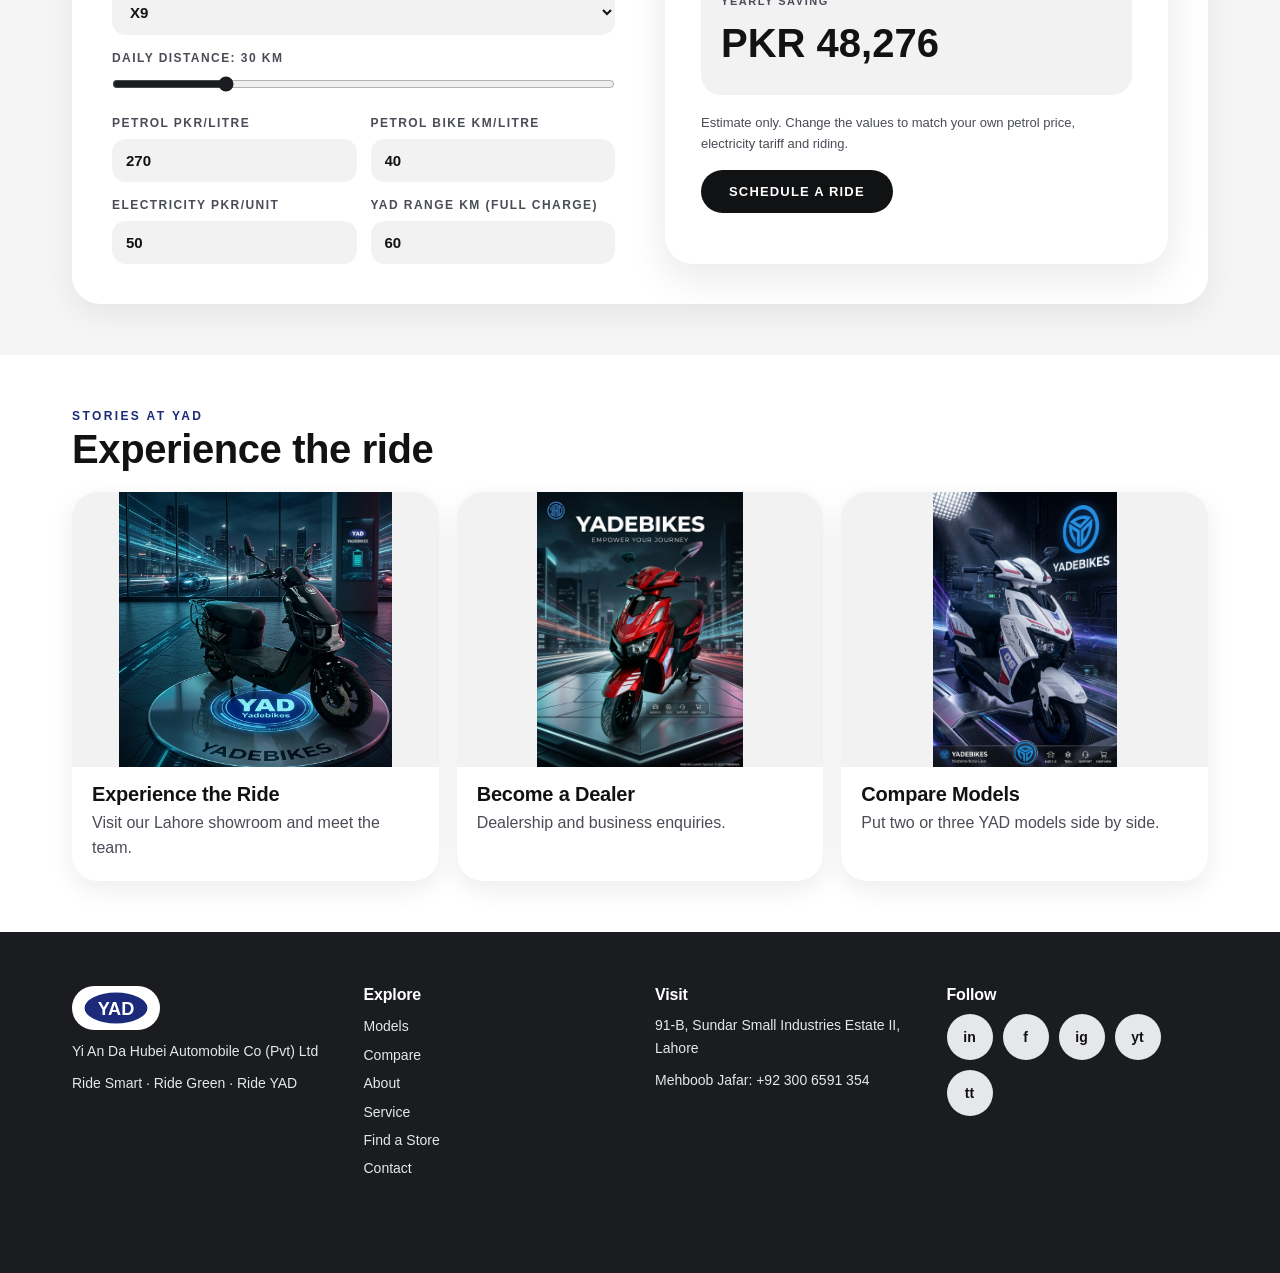
==== commit b01947ac: "Update index.html" ====
--- a/index.html
+++ b/index.html
@@ -2,8 +2,8 @@
 <title>YAD Electric Bikes | Electric Bikes & Three-Wheelers in Lahore, Pakistan</title><meta name="description" content="YAD Electric Vehicles, Lahore. Electric scooters and three-wheelers with disc brakes, LED lights and warranty. Explore models, compare prices and schedule a ride."><meta name="keywords" content="YAD electric scooter Pakistan, YAD Electric Vehicles Lahore, electric scooter price in Pakistan, electric bike Lahore, YAD T07, YAD X9, YAD S1, electric three wheeler Pakistan, graphene battery scooter, Yi An Da Hubei Automobile"><meta name="robots" content="index, follow, max-image-preview:large"><meta name="author" content="YAD Electric Vehicles"><link rel="canonical" href="https://www.yadebikes.com/">
 <!-- DRAFT: Google Search Console verification. Replace the content value below with the code from Search Console (HTML tag method), then re-upload. -->
 <meta name="google-site-verification" content="DRAFT-PASTE-YOUR-SEARCH-CONSOLE-VERIFICATION-CODE-HERE">
-<meta property="og:type" content="website"><meta property="og:site_name" content="YAD Electric Vehicles"><meta property="og:title" content="YAD Electric Vehicles | Electric Scooters & Three-Wheelers in Lahore, Pakistan"><meta property="og:description" content="YAD Electric Vehicles, Lahore. Electric scooters and three-wheelers with disc brakes, LED lights and warranty. Explore models, compare prices and schedule a ride."><meta property="og:url" content="https://www.yadelectricbikes.com.pk/"><meta property="og:image" content="https://www.yadelectricbikes.com.pk/images/p/t07a.webp"><meta property="og:locale" content="en_PK">
-<meta name="twitter:card" content="summary_large_image"><meta name="twitter:title" content="YAD Electric Vehicles | Electric Scooters & Three-Wheelers in Lahore, Pakistan"><meta name="twitter:description" content="YAD Electric Bikes, Lahore. Electric scooters and three-wheelers with disc brakes, LED lights and warranty. Explore models, compare prices and schedule a ride."><meta name="twitter:image" content="https://www.yadebikes.com/images/p/t07a.webp">
+<meta property="og:type" content="website"><meta property="og:site_name" content="YAD Electric Bikes"><meta property="og:title" content="YAD Electric Bikes | Electric Bikes & Three-Wheelers in Lahore, Pakistan"><meta property="og:description" content="YAD Electric Bikes, Lahore. Electric scooters and three-wheelers with disc brakes, LED lights and warranty. Explore models, compare prices and schedule a ride."><meta property="og:url" content="https://www.yadelectricbikes.com.pk/"><meta property="og:image" content="https://www.yadelectricbikes.com.pk/images/p/t07a.webp"><meta property="og:locale" content="en_PK">
+<meta name="twitter:card" content="summary_large_image"><meta name="twitter:title" content="YAD Electric Bikes | Electric Bikes & Three-Wheelers in Lahore, Pakistan"><meta name="twitter:description" content="YAD Electric Bikes, Lahore. Electric Bikes and three-wheelers with disc brakes, LED lights and warranty. Explore models, compare prices and schedule a ride."><meta name="twitter:image" content="https://www.yadebikes.com/images/p/t07a.webp">
 <meta name="geo.region" content="PK-PB"><meta name="geo.placename" content="Lahore"><meta name="theme-color" content="#f4f4f5"><meta name="format-detection" content="telephone=no">
 <link rel="icon" href="favicon.svg" type="image/svg+xml"><link rel="preconnect" href="https://fonts.googleapis.com"><link href="https://fonts.googleapis.com/css2?family=Poppins:wght@500;600;700&display=swap" rel="stylesheet"><link rel="stylesheet" href="css/style.css">
 <script type="application/ld+json">{"@context": "https://schema.org", "@type": "Organization", "name": "YAD Electric Bikes", "legalName": "Yi An Da Hubei Automobile Co (Pvt) Ltd", "url": "https://www.yadelectricbikes.com.pk", "logo": "https://www.yadelectricbikes.com.pk/images/logo.svg", "telephone": "+92 300 6591 354", "address": {"@type": "PostalAddress", "streetAddress": "91-B, Sundar Small Industries Estate II", "addressLocality": "Lahore", "addressCountry": "PK"}}</script><script type="application/ld+json">{"@context":"https://schema.org","@type":"WebSite","name":"YAD Electric Bikes","url":"https://www.yadelectricbikes.com.pk"}</script></head><body data-page="home"><div id="hdr"></div><main><section class="hero2"><div class="wrap hgrid"><div class="htx"><div class="tag">YAD Electric Bikes · Lahore</div><h1>Ride smart. Ride green. Ride YAD.</h1><p>Electric bikes and three-wheelers with a strong build, disc brakes, LED lights and warranty. Browse every model, compare prices and schedule a ride.</p><a class="btn" href="shop.html">Explore models</a><a class="btn g" href="compare.html">Compare</a><div class="hstats"><div><b id="n1">13</b><span>Models</span></div><div><b>2000W</b><span>Max motor</span></div><div><b>72V 38Ah</b><span>Top battery</span></div></div></div>
